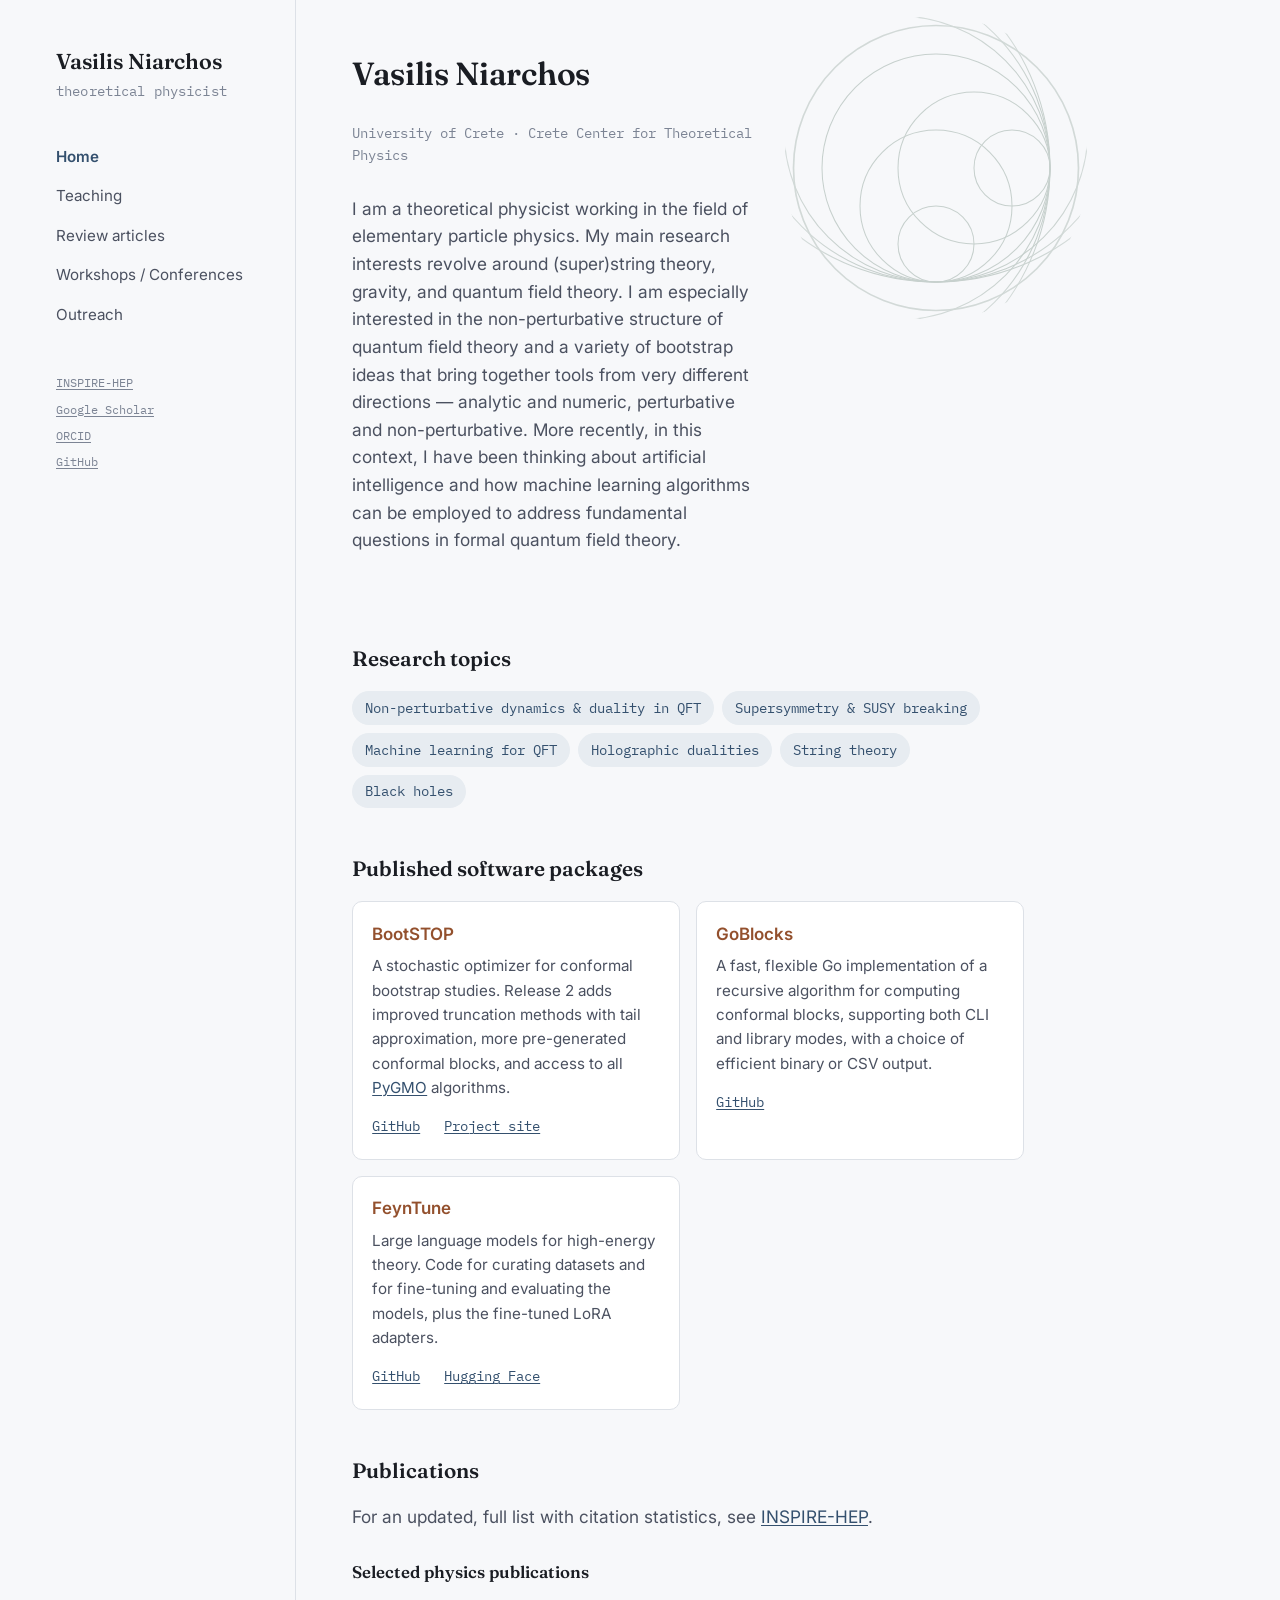
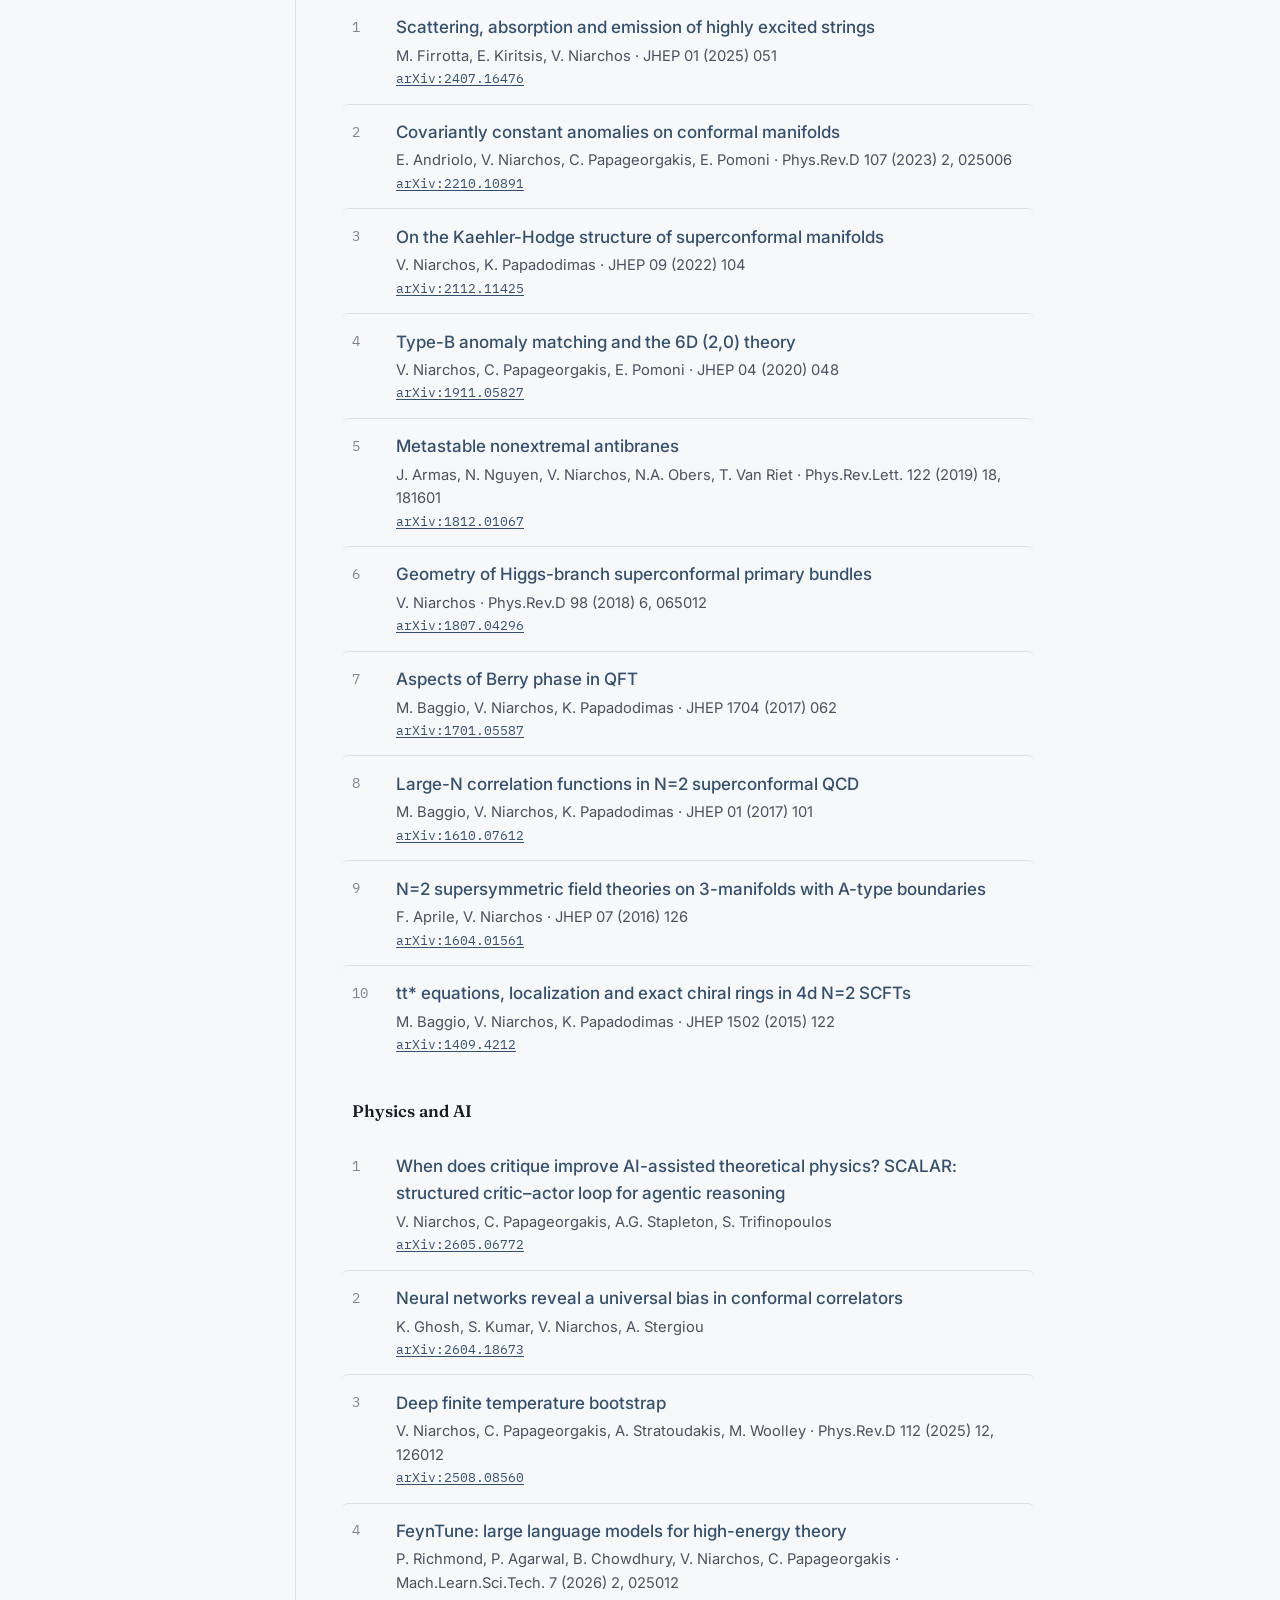
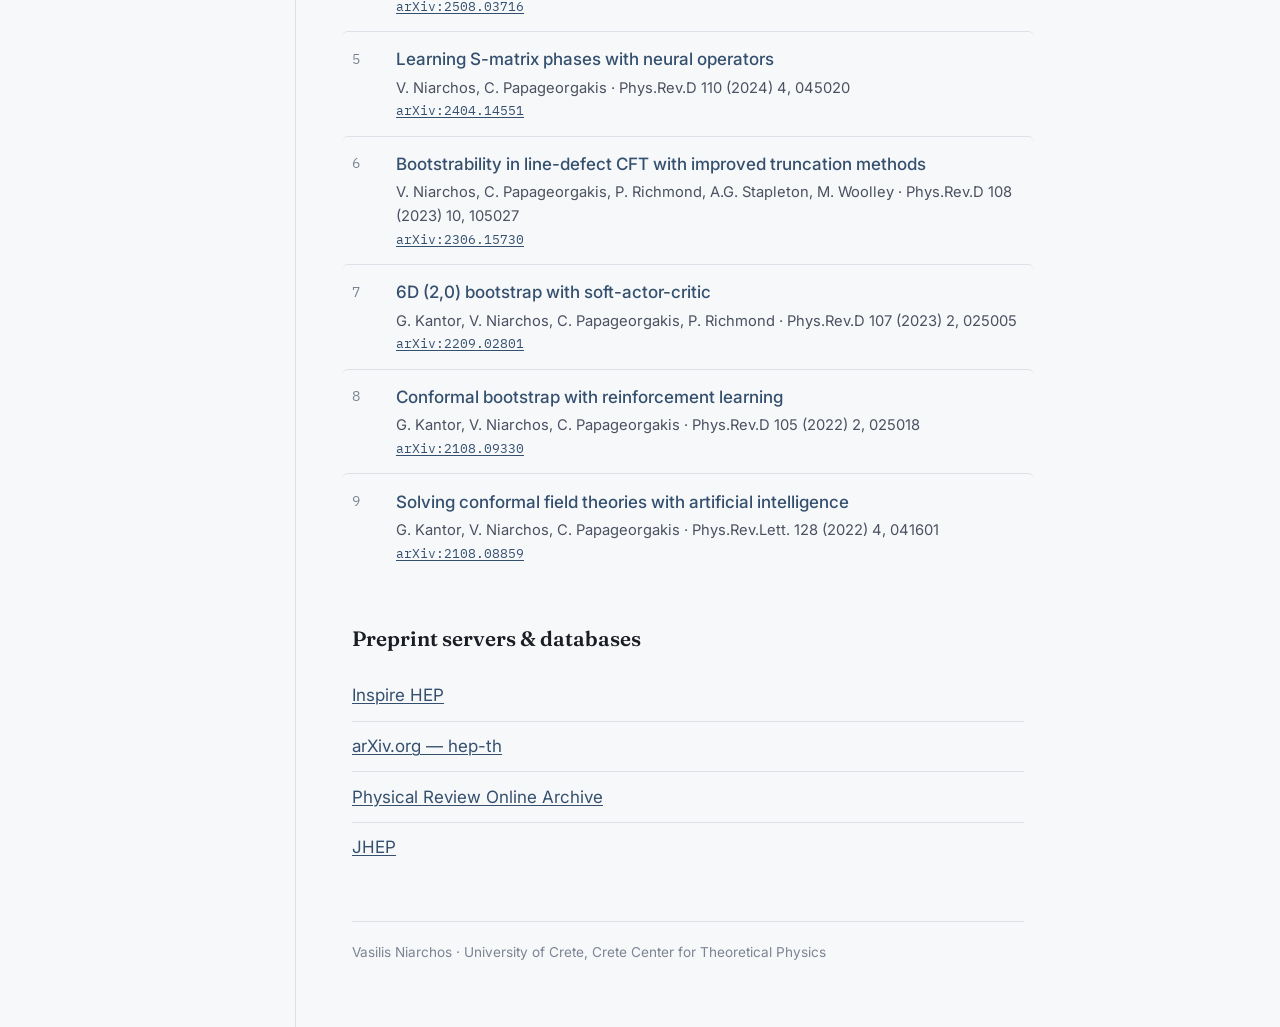
==== index.html @ 72f734d9 "Initial site: modernized personal academic homepage Rebuilds the Google Sites page (sites.google.com" ====
<!doctype html>
<html lang="en">
<head>
<meta charset="utf-8">
<meta name="viewport" content="width=device-width, initial-scale=1">
<title>Vasilis Niarchos</title>
<meta name="description" content="Vasilis Niarchos — theoretical physicist working on quantum field theory, string theory, the conformal bootstrap, and machine learning for physics.">
<link rel="preconnect" href="https://fonts.googleapis.com">
<link rel="preconnect" href="https://fonts.gstatic.com" crossorigin>
<link href="https://fonts.googleapis.com/css2?family=Fraunces:opsz,wght@9..144,500;9..144,600&family=Inter:wght@400;500;600&family=IBM+Plex+Mono:wght@400;500&display=swap" rel="stylesheet">
<link rel="stylesheet" href="style.css">
</head>
<body>
<div class="layout">

  <aside class="sidebar">
    <a class="site-name" href="index.html">Vasilis Niarchos</a>
    <span class="site-role">theoretical physicist</span>

    <nav class="nav" aria-label="Primary">
      <a href="index.html" aria-current="page">Home</a>
      <a href="teaching.html">Teaching</a>
      <a href="review-articles.html">Review articles</a>
      <a href="workshops-conferences.html">Workshops / Conferences</a>
      <a href="outreach.html">Outreach</a>
    </nav>

    <div class="sidebar-foot">
      <a href="https://inspirehep.net/literature?sort=mostrecent&size=25&page=1&q=find%20a%20v%20niarchos#with-citation-summary">INSPIRE-HEP</a>
      <a href="https://scholar.google.com/citations?&user=nqJIBb8AAAAJ">Google Scholar</a>
      <a href="https://orcid.org/0000-0002-3826-4314">ORCID</a>
      <a href="https://github.com/vniarchos">GitHub</a>
    </div>
  </aside>

  <main>
    <section class="hero">
      <div class="hero-text">
        <h1 class="page-title hero-title">Vasilis Niarchos</h1>
        <p class="hero-affiliation">University of Crete &middot; Crete Center for Theoretical Physics</p>
        <p class="lede">
          I am a theoretical physicist working in the field of elementary particle physics. My main
          research interests revolve around (super)string theory, gravity, and quantum field theory.
          I am especially interested in the non-perturbative structure of quantum field theory and a
          variety of bootstrap ideas that bring together tools from very different directions&nbsp;&mdash;
          analytic and numeric, perturbative and non-perturbative. More recently, in this context, I
          have been thinking about artificial intelligence and how machine learning algorithms can be
          employed to address fundamental questions in formal quantum field theory.
        </p>
      </div>

      <div class="hero-motif" aria-hidden="true">
        <svg viewBox="0 0 320 320" fill="none">
          <circle cx="40" cy="160" r="240" stroke="currentColor" stroke-width="1.1"/>
          <circle cx="80" cy="160" r="200" stroke="currentColor" stroke-width="1.1"/>
          <circle cx="120" cy="160" r="160" stroke="currentColor" stroke-width="1.1"/>
          <circle cx="160" cy="160" r="120" stroke="currentColor" stroke-width="1.1"/>
          <circle cx="200" cy="160" r="80" stroke="currentColor" stroke-width="1.1"/>
          <circle cx="240" cy="160" r="40" stroke="currentColor" stroke-width="1.1"/>
          <circle cx="160" cy="40" r="240" stroke="currentColor" stroke-width="1.1"/>
          <circle cx="160" cy="80" r="200" stroke="currentColor" stroke-width="1.1"/>
          <circle cx="160" cy="120" r="160" stroke="currentColor" stroke-width="1.1"/>
          <circle cx="160" cy="200" r="80" stroke="currentColor" stroke-width="1.1"/>
          <circle cx="160" cy="240" r="40" stroke="currentColor" stroke-width="1.1"/>
          <circle cx="160" cy="160" r="150" stroke="currentColor" stroke-width="1.8" opacity="0.95"/>
        </svg>
      </div>
    </section>

    <section class="block">
      <h2 class="section-title">Research topics</h2>
      <ul class="topics">
        <li>Non-perturbative dynamics &amp; duality in QFT</li>
        <li>Supersymmetry &amp; SUSY breaking</li>
        <li>Machine learning for QFT</li>
        <li>Holographic dualities</li>
        <li>String theory</li>
        <li>Black holes</li>
      </ul>
    </section>

    <section class="block">
      <h2 class="section-title">Published software packages</h2>

      <div class="project-grid">
        <div class="project">
          <div class="project-name">BootSTOP</div>
          <p class="project-desc">A stochastic optimizer for conformal bootstrap studies. Release 2 adds improved truncation methods with tail approximation, more pre-generated conformal blocks, and access to all <a href="https://github.com/esa/pygmo2">PyGMO</a> algorithms.</p>
          <div class="project-links">
            <a href="https://github.com/vniarchos/BootSTOP">GitHub</a>
            <a href="https://xand-stapleton.github.io/bootpages/">Project site</a>
          </div>
        </div>

        <div class="project">
          <div class="project-name">GoBlocks</div>
          <p class="project-desc">A fast, flexible Go implementation of a recursive algorithm for computing conformal blocks, supporting both CLI and library modes, with a choice of efficient binary or CSV output.</p>
          <div class="project-links">
            <a href="https://github.com/xand-stapleton/goblocks">GitHub</a>
          </div>
        </div>

        <div class="project">
          <div class="project-name">FeynTune</div>
          <p class="project-desc">Large language models for high-energy theory. Code for curating datasets and for fine-tuning and evaluating the models, plus the fine-tuned LoRA adapters.</p>
          <div class="project-links">
            <a href="https://github.com/Paul-Richmond/FeynTune">GitHub</a>
            <a href="https://huggingface.co/LLMsForHepth/models">Hugging Face</a>
          </div>
        </div>
      </div>
    </section>

    <section class="block">
      <h2 class="section-title">Publications</h2>
      <p class="lede" style="margin-bottom:1rem;">
        For an updated, full list with citation statistics, see
        <a href="https://inspirehep.net/literature?sort=mostrecent&size=25&page=1&q=find%20a%20v%20niarchos#with-citation-summary">INSPIRE-HEP</a>.
      </p>

      <h3 class="subsection-title">Selected physics publications</h3>
      <ol class="pubs">
        <li>
          <div>
            <div class="pub-title">Scattering, absorption and emission of highly excited strings</div>
            <div class="pub-meta">M. Firrotta, E. Kiritsis, V. Niarchos &middot; JHEP 01 (2025) 051</div>
            <div class="pub-tag"><a href="https://inspirehep.net/literature/2810421">arXiv:2407.16476</a></div>
          </div>
        </li>
        <li>
          <div>
            <div class="pub-title">Covariantly constant anomalies on conformal manifolds</div>
            <div class="pub-meta">E. Andriolo, V. Niarchos, C. Papageorgakis, E. Pomoni &middot; Phys.Rev.D 107 (2023) 2, 025006</div>
            <div class="pub-tag"><a href="https://arxiv.org/pdf/2210.10891.pdf">arXiv:2210.10891</a></div>
          </div>
        </li>
        <li>
          <div>
            <div class="pub-title">On the Kaehler-Hodge structure of superconformal manifolds</div>
            <div class="pub-meta">V. Niarchos, K. Papadodimas &middot; JHEP 09 (2022) 104</div>
            <div class="pub-tag"><a href="https://arxiv.org/pdf/2112.11425.pdf">arXiv:2112.11425</a></div>
          </div>
        </li>
        <li>
          <div>
            <div class="pub-title">Type-B anomaly matching and the 6D (2,0) theory</div>
            <div class="pub-meta">V. Niarchos, C. Papageorgakis, E. Pomoni &middot; JHEP 04 (2020) 048</div>
            <div class="pub-tag"><a href="https://arxiv.org/pdf/1911.05827">arXiv:1911.05827</a></div>
          </div>
        </li>
        <li>
          <div>
            <div class="pub-title">Metastable nonextremal antibranes</div>
            <div class="pub-meta">J. Armas, N. Nguyen, V. Niarchos, N.A. Obers, T. Van Riet &middot; Phys.Rev.Lett. 122 (2019) 18, 181601</div>
            <div class="pub-tag"><a href="https://arxiv.org/pdf/1812.01067.pdf">arXiv:1812.01067</a></div>
          </div>
        </li>
        <li>
          <div>
            <div class="pub-title">Geometry of Higgs-branch superconformal primary bundles</div>
            <div class="pub-meta">V. Niarchos &middot; Phys.Rev.D 98 (2018) 6, 065012</div>
            <div class="pub-tag"><a href="https://arxiv.org/pdf/1807.04296.pdf">arXiv:1807.04296</a></div>
          </div>
        </li>
        <li>
          <div>
            <div class="pub-title">Aspects of Berry phase in QFT</div>
            <div class="pub-meta">M. Baggio, V. Niarchos, K. Papadodimas &middot; JHEP 1704 (2017) 062</div>
            <div class="pub-tag"><a href="https://arxiv.org/pdf/1701.05587.pdf">arXiv:1701.05587</a></div>
          </div>
        </li>
        <li>
          <div>
            <div class="pub-title">Large-N correlation functions in N=2 superconformal QCD</div>
            <div class="pub-meta">M. Baggio, V. Niarchos, K. Papadodimas &middot; JHEP 01 (2017) 101</div>
            <div class="pub-tag"><a href="https://arxiv.org/pdf/1610.07612">arXiv:1610.07612</a></div>
          </div>
        </li>
        <li>
          <div>
            <div class="pub-title">N=2 supersymmetric field theories on 3-manifolds with A-type boundaries</div>
            <div class="pub-meta">F. Aprile, V. Niarchos &middot; JHEP 07 (2016) 126</div>
            <div class="pub-tag"><a href="https://arxiv.org/pdf/1604.01561">arXiv:1604.01561</a></div>
          </div>
        </li>
        <li>
          <div>
            <div class="pub-title">tt* equations, localization and exact chiral rings in 4d N=2 SCFTs</div>
            <div class="pub-meta">M. Baggio, V. Niarchos, K. Papadodimas &middot; JHEP 1502 (2015) 122</div>
            <div class="pub-tag"><a href="http://arxiv.org/abs/arXiv:1409.4212">arXiv:1409.4212</a></div>
          </div>
        </li>
      </ol>

      <h3 class="subsection-title">Physics and AI</h3>
      <ol class="pubs">
        <li>
          <div>
            <div class="pub-title">When does critique improve AI-assisted theoretical physics? SCALAR: structured critic&ndash;actor loop for agentic reasoning</div>
            <div class="pub-meta">V. Niarchos, C. Papageorgakis, A.G. Stapleton, S. Trifinopoulos</div>
            <div class="pub-tag"><a href="https://arxiv.org/pdf/2605.06772">arXiv:2605.06772</a></div>
          </div>
        </li>
        <li>
          <div>
            <div class="pub-title">Neural networks reveal a universal bias in conformal correlators</div>
            <div class="pub-meta">K. Ghosh, S. Kumar, V. Niarchos, A. Stergiou</div>
            <div class="pub-tag"><a href="https://arxiv.org/pdf/2604.18673">arXiv:2604.18673</a></div>
          </div>
        </li>
        <li>
          <div>
            <div class="pub-title">Deep finite temperature bootstrap</div>
            <div class="pub-meta">V. Niarchos, C. Papageorgakis, A. Stratoudakis, M. Woolley &middot; Phys.Rev.D 112 (2025) 12, 126012</div>
            <div class="pub-tag"><a href="https://arxiv.org/pdf/2508.08560">arXiv:2508.08560</a></div>
          </div>
        </li>
        <li>
          <div>
            <div class="pub-title">FeynTune: large language models for high-energy theory</div>
            <div class="pub-meta">P. Richmond, P. Agarwal, B. Chowdhury, V. Niarchos, C. Papageorgakis &middot; Mach.Learn.Sci.Tech. 7 (2026) 2, 025012</div>
            <div class="pub-tag"><a href="https://arxiv.org/pdf/2508.03716">arXiv:2508.03716</a></div>
          </div>
        </li>
        <li>
          <div>
            <div class="pub-title">Learning S-matrix phases with neural operators</div>
            <div class="pub-meta">V. Niarchos, C. Papageorgakis &middot; Phys.Rev.D 110 (2024) 4, 045020</div>
            <div class="pub-tag"><a href="https://arxiv.org/pdf/2404.14551">arXiv:2404.14551</a></div>
          </div>
        </li>
        <li>
          <div>
            <div class="pub-title">Bootstrability in line-defect CFT with improved truncation methods</div>
            <div class="pub-meta">V. Niarchos, C. Papageorgakis, P. Richmond, A.G. Stapleton, M. Woolley &middot; Phys.Rev.D 108 (2023) 10, 105027</div>
            <div class="pub-tag"><a href="https://arxiv.org/pdf/2306.15730">arXiv:2306.15730</a></div>
          </div>
        </li>
        <li>
          <div>
            <div class="pub-title">6D (2,0) bootstrap with soft-actor-critic</div>
            <div class="pub-meta">G. Kantor, V. Niarchos, C. Papageorgakis, P. Richmond &middot; Phys.Rev.D 107 (2023) 2, 025005</div>
            <div class="pub-tag"><a href="https://arxiv.org/pdf/2209.02801.pdf">arXiv:2209.02801</a></div>
          </div>
        </li>
        <li>
          <div>
            <div class="pub-title">Conformal bootstrap with reinforcement learning</div>
            <div class="pub-meta">G. Kantor, V. Niarchos, C. Papageorgakis &middot; Phys.Rev.D 105 (2022) 2, 025018</div>
            <div class="pub-tag"><a href="https://arxiv.org/pdf/2108.09330.pdf">arXiv:2108.09330</a></div>
          </div>
        </li>
        <li>
          <div>
            <div class="pub-title">Solving conformal field theories with artificial intelligence</div>
            <div class="pub-meta">G. Kantor, V. Niarchos, C. Papageorgakis &middot; Phys.Rev.Lett. 128 (2022) 4, 041601</div>
            <div class="pub-tag"><a href="https://arxiv.org/pdf/2108.08859.pdf">arXiv:2108.08859</a></div>
          </div>
        </li>
      </ol>
    </section>

    <section class="block">
      <h2 class="section-title">Preprint servers &amp; databases</h2>
      <ul class="entries">
        <li><a href="https://inspirehep.net/?ln=en">Inspire HEP</a></li>
        <li><a href="http://arxiv.org/archive/hep-th">arXiv.org &mdash; hep-th</a></li>
        <li><a href="http://prola.aps.org/">Physical Review Online Archive</a></li>
        <li><a href="http://jhep.sissa.it/jhep/">JHEP</a></li>
      </ul>
    </section>

    <footer class="page-foot">
      Vasilis Niarchos &middot; University of Crete, Crete Center for Theoretical Physics
    </footer>
  </main>
</div>
</body>
</html>
---- style.css ----
/* ============================================================
   Vasilis Niarchos — academic homepage
   Design tokens
   -------------------------------------------------------------
   paper      #F7F8FA  cool near-white background
   ink        #1A1D23  primary text
   ink-soft   #4B5160  secondary text / meta
   rule       #DDE1E7  hairline dividers
   accent     #34506E  steel blue — links, active nav, publication titles
   accent-2   #4C6B5B  muted teal — signature motif + section eyebrows only
   accent-3   #93502D  warm rust — project/software names (nod to the old
                        site's color-coded text: names, titles, links each
                        got their own hue)
   ============================================================ */

:root {
  --paper: #F7F8FA;
  --paper-raised: #FFFFFF;
  --ink: #1A1D23;
  --ink-soft: #4B5160;
  --ink-faint: #7C8494;
  --rule: #DDE1E7;
  --accent: #34506E;
  --accent-soft: #E7ECF1;
  --accent-2: #4C6B5B;
  --accent-3: #93502D;
  --accent-3-soft: #F1E6DE;
  --measure: 42rem;
  --font-display: "Fraunces", "Iowan Old Style", Georgia, serif;
  --font-body: "Inter", -apple-system, BlinkMacSystemFont, "Segoe UI", sans-serif;
  --font-mono: "IBM Plex Mono", ui-monospace, SFMono-Regular, Menlo, monospace;
}

* { box-sizing: border-box; }

html { scroll-behavior: smooth; }

@media (prefers-reduced-motion: reduce) {
  html { scroll-behavior: auto; }
  * { animation-duration: 0.01ms !important; transition-duration: 0.01ms !important; }
}

body {
  margin: 0;
  background: var(--paper);
  color: var(--ink);
  font-family: var(--font-body);
  font-size: 17px;
  line-height: 1.6;
  -webkit-font-smoothing: antialiased;
}

a {
  color: var(--accent);
  text-decoration-thickness: 1px;
  text-underline-offset: 2px;
}
a:hover { color: var(--accent-2); }

a:focus-visible,
button:focus-visible {
  outline: 2px solid var(--accent);
  outline-offset: 3px;
  border-radius: 2px;
}

.layout {
  max-width: 76rem;
  margin: 0 auto;
  padding: 0 1.5rem;
  display: grid;
  grid-template-columns: 15rem minmax(0, 1fr);
  gap: 3.5rem;
  min-height: 100vh;
}

@media (max-width: 860px) {
  .layout {
    grid-template-columns: 1fr;
    gap: 0;
  }
}

/* ---------- Sidebar ---------- */

.sidebar {
  padding: 3rem 0 2rem;
  border-right: 1px solid var(--rule);
}

@media (max-width: 860px) {
  .sidebar {
    border-right: none;
    border-bottom: 1px solid var(--rule);
    padding: 2rem 0 1.5rem;
  }
}

.mark {
  display: block;
  margin-bottom: 1.75rem;
  color: var(--accent-2);
}

.site-name {
  font-family: var(--font-display);
  font-size: 1.35rem;
  font-weight: 600;
  line-height: 1.25;
  color: var(--ink);
  text-decoration: none;
  display: block;
}
.site-name:hover { color: var(--ink); }

.site-role {
  display: block;
  margin-top: 0.35rem;
  font-size: 0.85rem;
  color: var(--ink-faint);
  font-family: var(--font-mono);
  letter-spacing: 0.01em;
}

.nav {
  margin-top: 2.25rem;
  display: flex;
  flex-direction: column;
  gap: 0.15rem;
}

@media (max-width: 860px) {
  .nav {
    margin-top: 1.25rem;
    flex-direction: row;
    flex-wrap: wrap;
    gap: 0.25rem 1rem;
  }
}

.nav a {
  color: var(--ink-soft);
  text-decoration: none;
  font-size: 0.95rem;
  padding: 0.4rem 0.6rem;
  margin-left: -0.6rem;
  border-radius: 4px;
  transition: background 0.15s ease, color 0.15s ease;
}
.nav a:hover { background: var(--accent-soft); color: var(--ink); }
.nav a[aria-current="page"] {
  color: var(--accent);
  font-weight: 600;
}

.sidebar-foot {
  margin-top: 2.5rem;
  font-family: var(--font-mono);
  font-size: 0.78rem;
  color: var(--ink-faint);
  display: flex;
  flex-direction: column;
  gap: 0.4rem;
}
.sidebar-foot a { color: var(--ink-faint); }
.sidebar-foot a:hover { color: var(--accent); }

@media (max-width: 860px) { .sidebar-foot { display: none; } }

/* ---------- Main content ---------- */

main {
  padding: 3rem 0 4rem;
  max-width: var(--measure);
}

@media (max-width: 860px) { main { padding: 2rem 0 3rem; } }

h1.page-title {
  font-family: var(--font-display);
  font-size: 2rem;
  font-weight: 600;
  letter-spacing: -0.01em;
  margin: 0 0 1.5rem;
}

/* ---------- Hero (home page) ---------- */

.hero {
  position: relative;
  display: grid;
  grid-template-columns: minmax(0, 1fr) 15rem;
  align-items: start;
  gap: 1rem;
  margin-bottom: 3rem;
  isolation: isolate;
}

@media (max-width: 860px) {
  .hero { grid-template-columns: 1fr; }
}

.hero-text { min-width: 0; }

.hero-title {
  font-size: 2.6rem;
  margin-bottom: 0.4rem;
  animation: rise 0.5s ease both;
}

.hero-affiliation {
  font-family: var(--font-mono);
  font-size: 0.85rem;
  color: var(--ink-faint);
  margin: 0 0 1.75rem;
}

.hero-motif {
  position: relative;
  width: 19rem;
  height: 19rem;
  margin: -2rem -3rem 0 0;
  color: var(--accent-2);
  opacity: 0.48;
  overflow: hidden;
  border-radius: 50%;
  mask-image: radial-gradient(circle, #000 58%, transparent 100%);
  animation: fade-in 0.9s ease both;
}
.hero-motif svg { width: 100%; height: 100%; }

@media (max-width: 860px) {
  .hero-motif {
    position: absolute;
    right: -3rem;
    top: -1rem;
    width: 11rem;
    height: 11rem;
    margin: 0;
    opacity: 0.22;
    z-index: -1;
  }
}

@keyframes rise {
  from { opacity: 0; transform: translateY(6px); }
  to { opacity: 1; transform: translateY(0); }
}
@keyframes fade-in {
  from { opacity: 0; }
  to { opacity: 0.28; }
}

.lede {
  font-size: 1.08rem;
  color: var(--ink-soft);
  margin: 0 0 2.5rem;
}

.eyebrow {
  font-family: var(--font-mono);
  font-size: 0.78rem;
  text-transform: uppercase;
  letter-spacing: 0.08em;
  color: var(--accent-2);
  margin: 0 0 0.6rem;
}

section.block { margin-bottom: 2.75rem; }

h2.section-title {
  font-family: var(--font-display);
  font-size: 1.3rem;
  font-weight: 600;
  margin: 0 0 1rem;
}

h3.subsection-title {
  font-family: var(--font-display);
  font-size: 1.05rem;
  font-weight: 600;
  margin: 1.75rem 0 0.9rem;
  color: var(--ink);
}

p { margin: 0 0 1rem; }

ul.plain, ol.plain {
  list-style: none;
  margin: 0;
  padding: 0;
}

/* research topics tag list */
.topics {
  display: flex;
  flex-wrap: wrap;
  gap: 0.5rem;
  margin: 0 0 0.5rem;
  padding: 0;
  list-style: none;
}
.topics li {
  font-size: 0.86rem;
  font-family: var(--font-mono);
  color: var(--accent);
  background: var(--accent-soft);
  border: 1px solid transparent;
  border-radius: 999px;
  padding: 0.3rem 0.75rem;
  transition: border-color 0.15s ease;
}
.topics li:hover { border-color: var(--accent); }

/* project cards */
.project-grid {
  display: grid;
  grid-template-columns: repeat(auto-fit, minmax(15.5rem, 1fr));
  gap: 1rem;
}

.project {
  padding: 1.15rem 1.2rem 1.3rem;
  border: 1px solid var(--rule);
  border-radius: 10px;
  background: var(--paper-raised);
  transition: transform 0.15s ease, box-shadow 0.15s ease, border-color 0.15s ease;
}
.project:hover {
  transform: translateY(-2px);
  border-color: var(--accent);
  box-shadow: 0 6px 18px -12px rgba(26, 29, 35, 0.35);
}
.project-name { font-weight: 600; color: var(--accent-3); }
.project-desc { color: var(--ink-soft); font-size: 0.95rem; margin-top: 0.4rem; }
.project-links { margin-top: 0.7rem; font-size: 0.85rem; font-family: var(--font-mono); }
.project-links a { margin-right: 1rem; }

/* publications */
ol.pubs { counter-reset: pub; padding: 0; margin: 0; list-style: none; }
ol.pubs li {
  counter-increment: pub;
  display: grid;
  grid-template-columns: 2rem 1fr;
  gap: 0.75rem;
  padding: 0.9rem 0.6rem;
  margin: 0 -0.6rem;
  border-top: 1px solid var(--rule);
  border-radius: 6px;
  transition: background 0.15s ease;
}
ol.pubs li:first-child { border-top: none; }
ol.pubs li:hover { background: var(--accent-soft); }
ol.pubs li::before {
  content: counter(pub);
  font-family: var(--font-mono);
  color: var(--ink-faint);
  font-size: 0.85rem;
  padding-top: 0.15rem;
}
.pub-title { font-weight: 500; color: var(--accent); }
.pub-meta { color: var(--ink-soft); font-size: 0.92rem; margin-top: 0.2rem; }
.pub-tag {
  font-family: var(--font-mono);
  font-size: 0.82rem;
  color: var(--accent);
}

/* simple lists (teaching, outreach, workshops) */
ul.entries { list-style: none; margin: 0; padding: 0; }
ul.entries li {
  padding: 0.7rem 0;
  border-top: 1px solid var(--rule);
}
ul.entries li:first-child { border-top: none; }
ul.entries li.nested { padding-left: 1rem; font-size: 0.95rem; }

.note {
  font-size: 0.9rem;
  color: var(--ink-faint);
  border-left: 2px solid var(--rule);
  padding-left: 0.85rem;
  margin-top: 0.5rem;
}

footer.page-foot {
  margin-top: 3rem;
  padding-top: 1.25rem;
  border-top: 1px solid var(--rule);
  font-size: 0.85rem;
  color: var(--ink-faint);
}
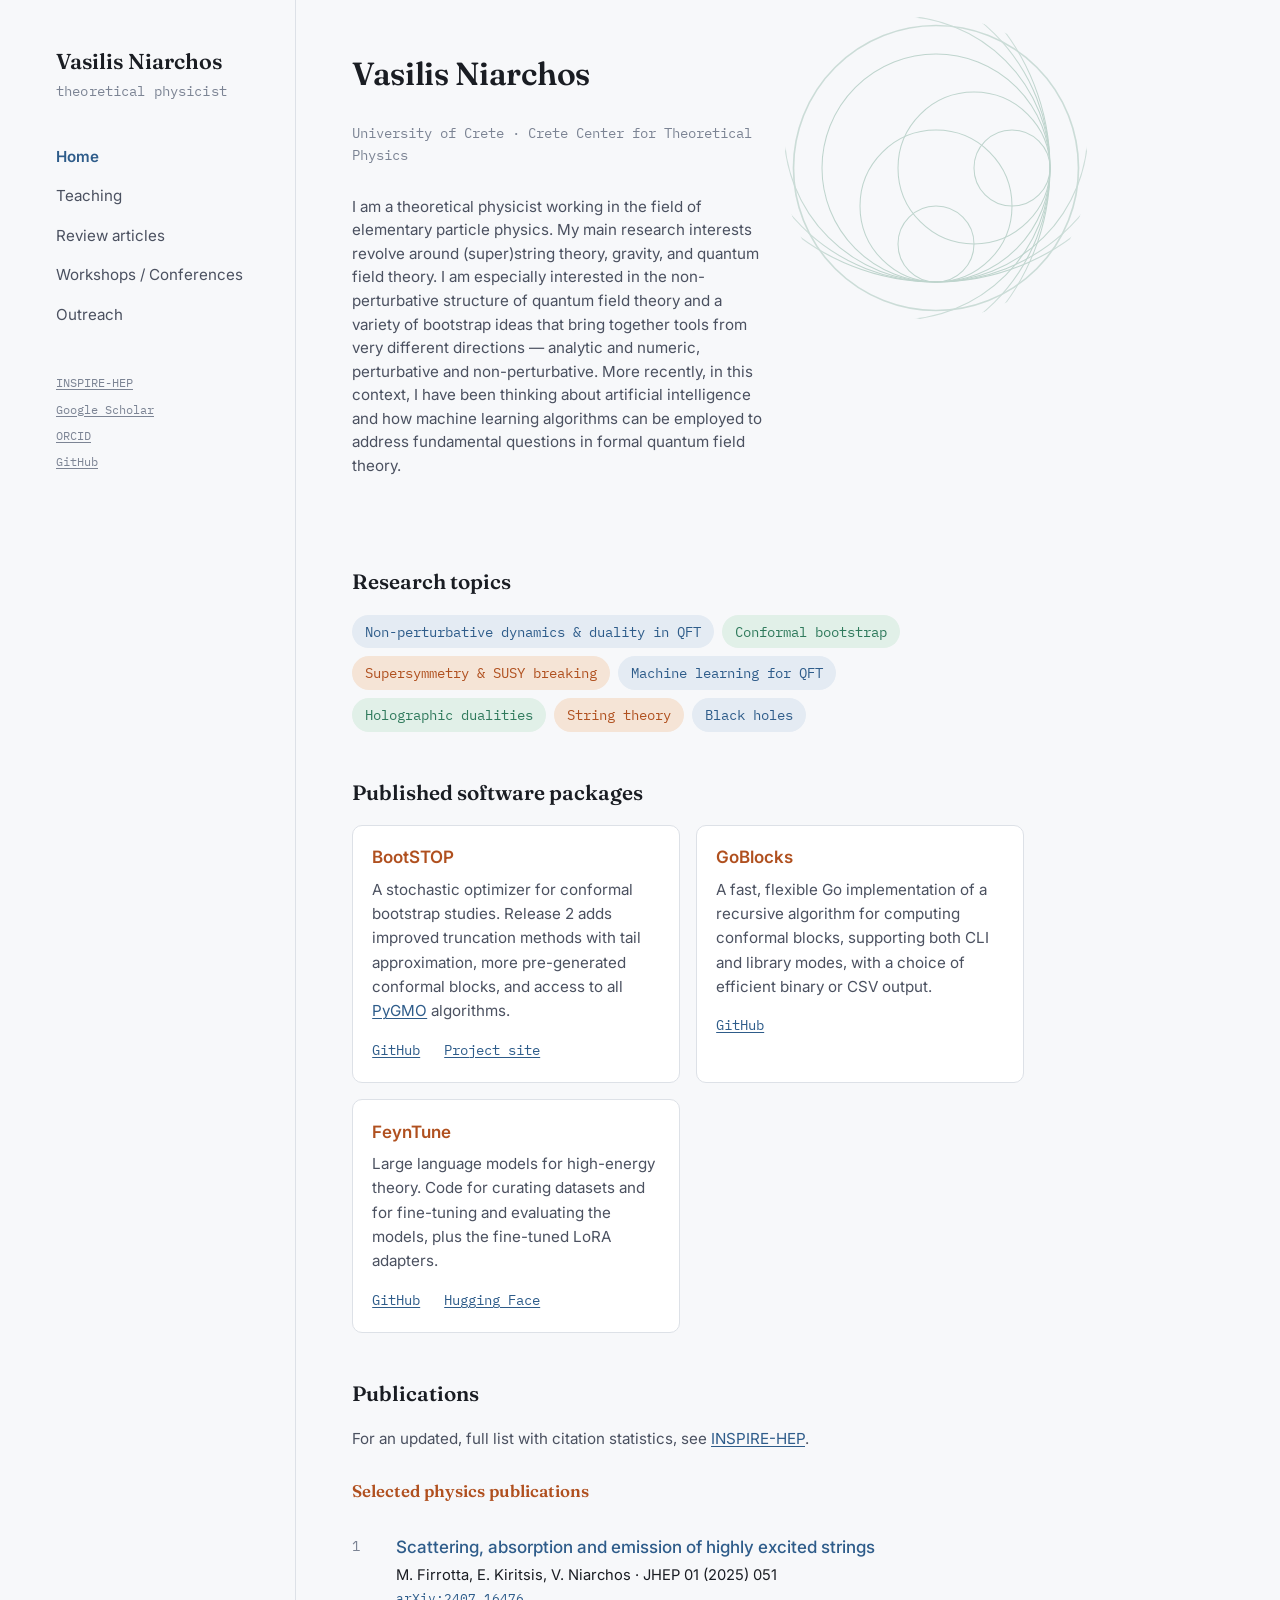
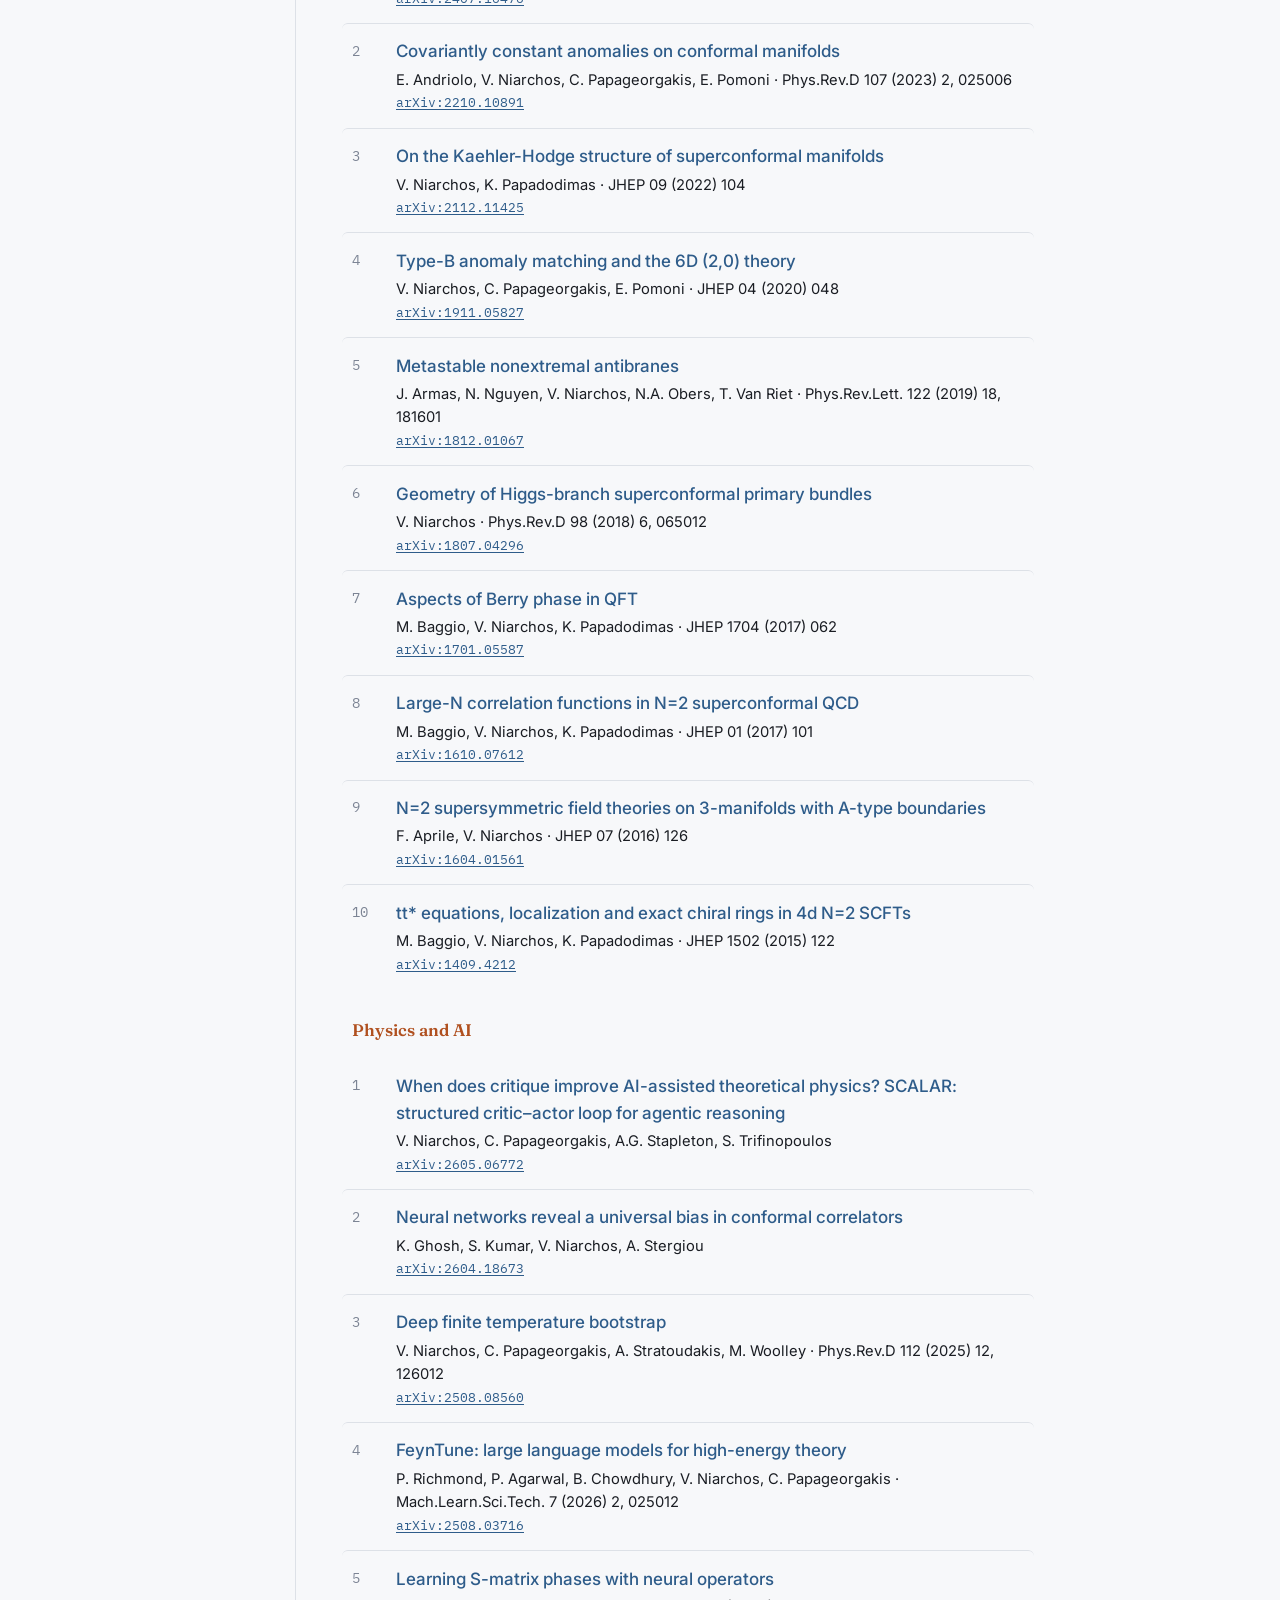
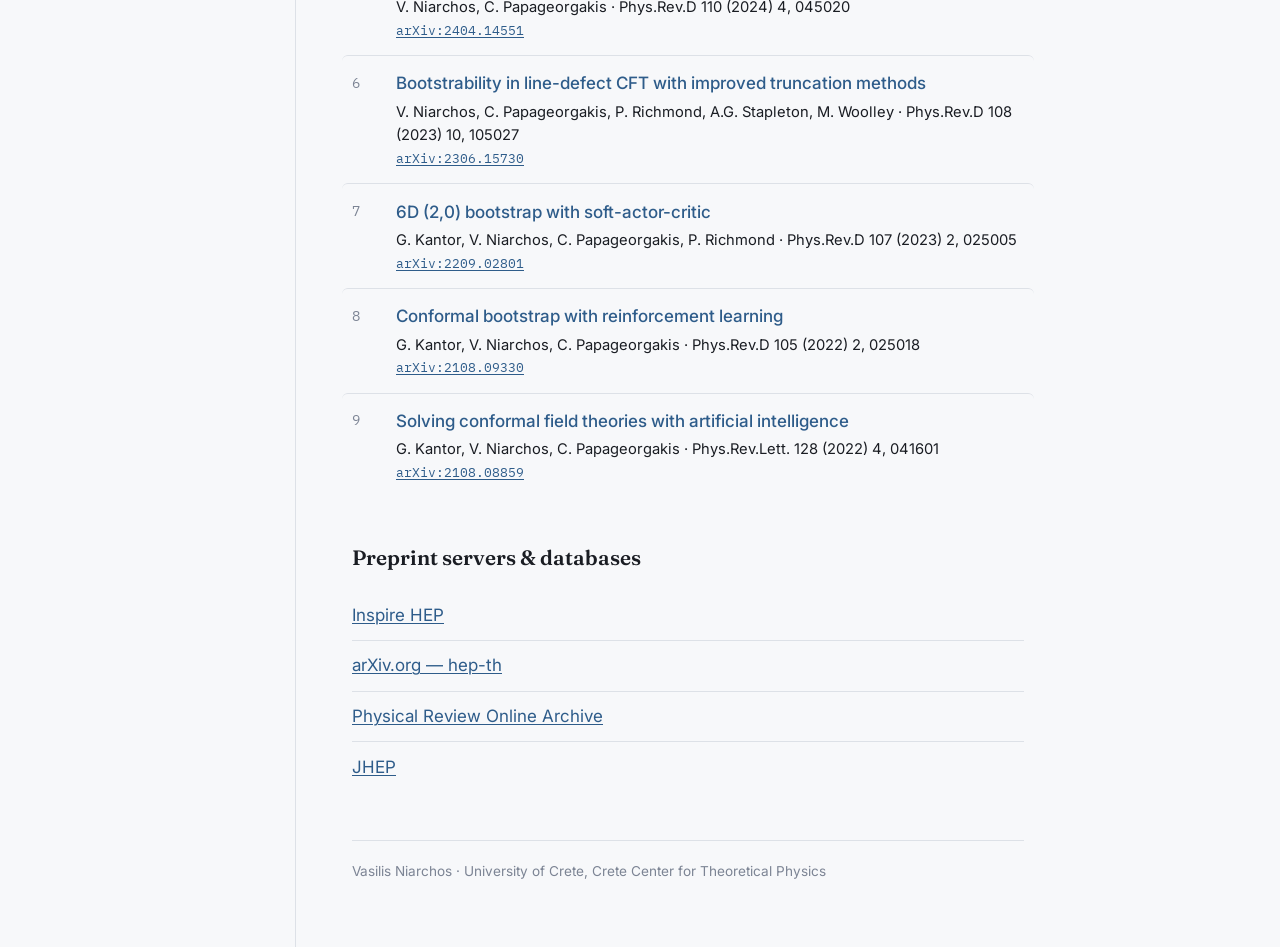
==== commit ebd87c8f: "Add Conformal bootstrap to research topics" ====
--- a/index.html
+++ b/index.html
@@ -71,6 +71,7 @@
       <h2 class="section-title">Research topics</h2>
       <ul class="topics">
         <li>Non-perturbative dynamics &amp; duality in QFT</li>
+        <li>Conformal bootstrap</li>
         <li>Supersymmetry &amp; SUSY breaking</li>
         <li>Machine learning for QFT</li>
         <li>Holographic dualities</li>
--- a/style.css
+++ b/style.css
@@ -6,11 +6,12 @@
    ink        #1A1D23  primary text
    ink-soft   #4B5160  secondary text / meta
    rule       #DDE1E7  hairline dividers
-   accent     #34506E  steel blue — links, active nav, publication titles
-   accent-2   #4C6B5B  muted teal — signature motif + section eyebrows only
-   accent-3   #93502D  warm rust — project/software names (nod to the old
-                        site's color-coded text: names, titles, links each
-                        got their own hue)
+   accent     #2E5C8A  blue — links, active nav, publication titles
+   accent-2   #2F7A5C  green — signature motif + section eyebrows
+   accent-3   #B0501F  rust/orange — project names + subsection titles
+   (nod to the old site's color-coded text: names, titles, and links
+   each got their own hue there — blue titles, maroon names, orange
+   links, green asides)
    ============================================================ */
 
 :root {
@@ -20,11 +21,12 @@
   --ink-soft: #4B5160;
   --ink-faint: #7C8494;
   --rule: #DDE1E7;
-  --accent: #34506E;
-  --accent-soft: #E7ECF1;
-  --accent-2: #4C6B5B;
-  --accent-3: #93502D;
-  --accent-3-soft: #F1E6DE;
+  --accent: #2E5C8A;
+  --accent-soft: #E4EBF3;
+  --accent-2: #2F7A5C;
+  --accent-2-soft: #E1F0E8;
+  --accent-3: #B0501F;
+  --accent-3-soft: #F5E4D6;
   --measure: 42rem;
   --font-display: "Fraunces", "Iowan Old Style", Georgia, serif;
   --font-body: "Inter", -apple-system, BlinkMacSystemFont, "Segoe UI", sans-serif;
@@ -252,7 +254,8 @@
 }
 
 .lede {
-  font-size: 1.08rem;
+  font-size: 0.95rem;
+  line-height: 1.55;
   color: var(--ink-soft);
   margin: 0 0 2.5rem;
 }
@@ -280,7 +283,7 @@
   font-size: 1.05rem;
   font-weight: 600;
   margin: 1.75rem 0 0.9rem;
-  color: var(--ink);
+  color: var(--accent-3);
 }
 
 p { margin: 0 0 1rem; }
@@ -310,7 +313,9 @@
   padding: 0.3rem 0.75rem;
   transition: border-color 0.15s ease;
 }
-.topics li:hover { border-color: var(--accent); }
+.topics li:nth-child(3n+2) { color: var(--accent-2); background: var(--accent-2-soft); }
+.topics li:nth-child(3n+3) { color: var(--accent-3); background: var(--accent-3-soft); }
+.topics li:hover { border-color: currentColor; }
 
 /* project cards */
 .project-grid {
@@ -359,7 +364,7 @@
   padding-top: 0.15rem;
 }
 .pub-title { font-weight: 500; color: var(--accent); }
-.pub-meta { color: var(--ink-soft); font-size: 0.92rem; margin-top: 0.2rem; }
+.pub-meta { color: var(--ink); font-size: 0.92rem; margin-top: 0.2rem; }
 .pub-tag {
   font-family: var(--font-mono);
   font-size: 0.82rem;
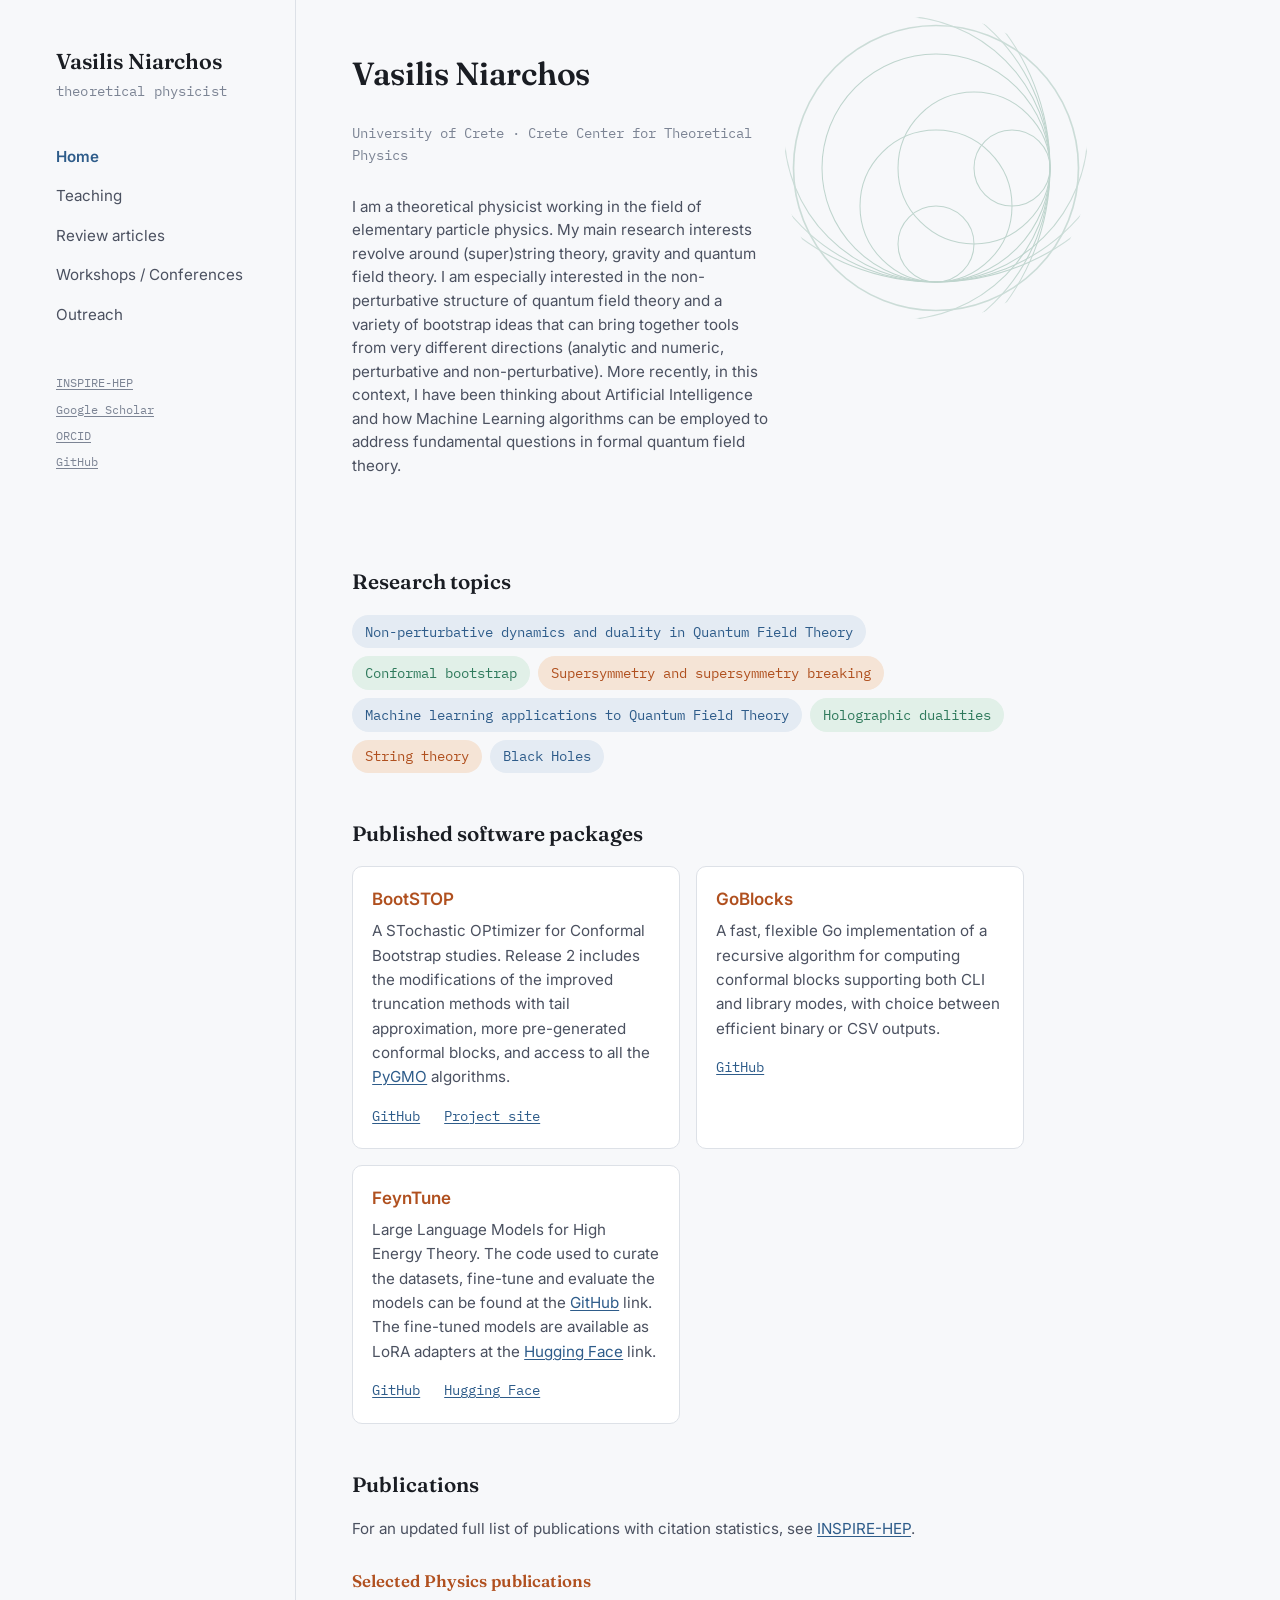
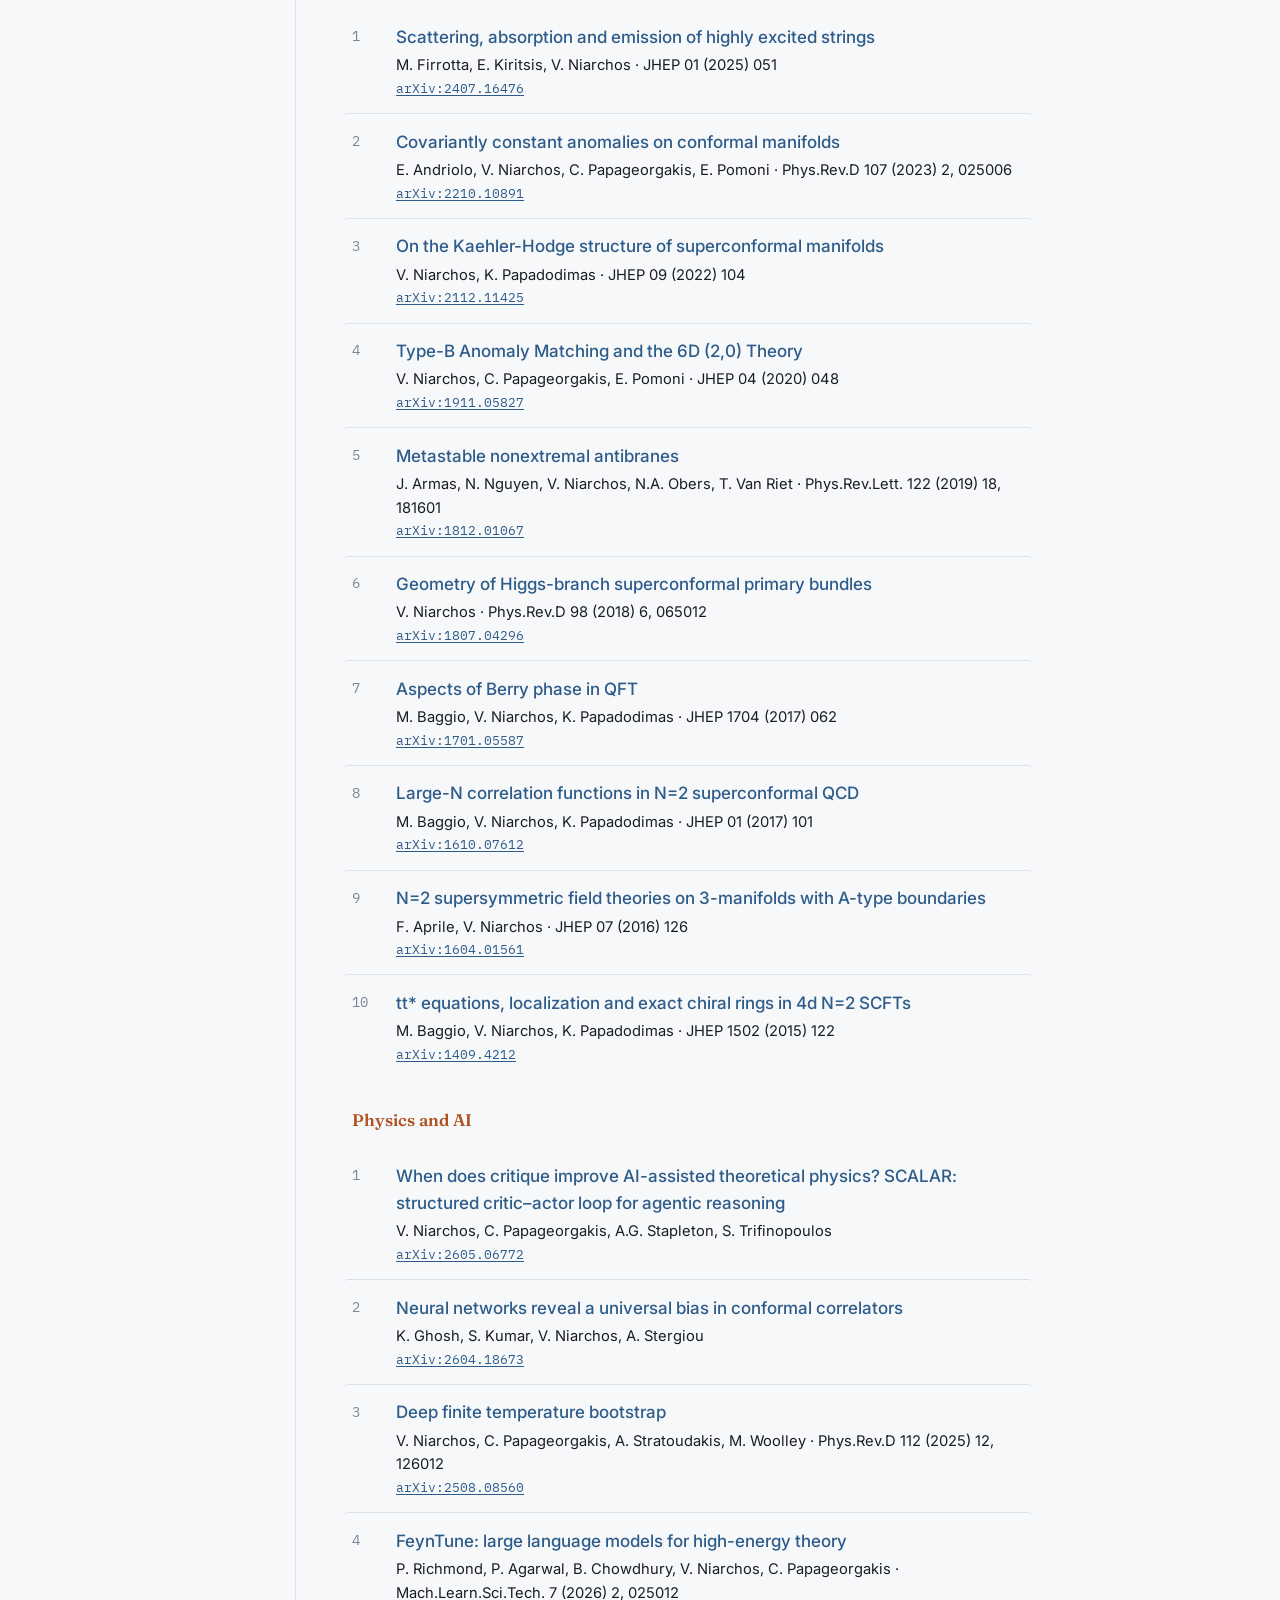
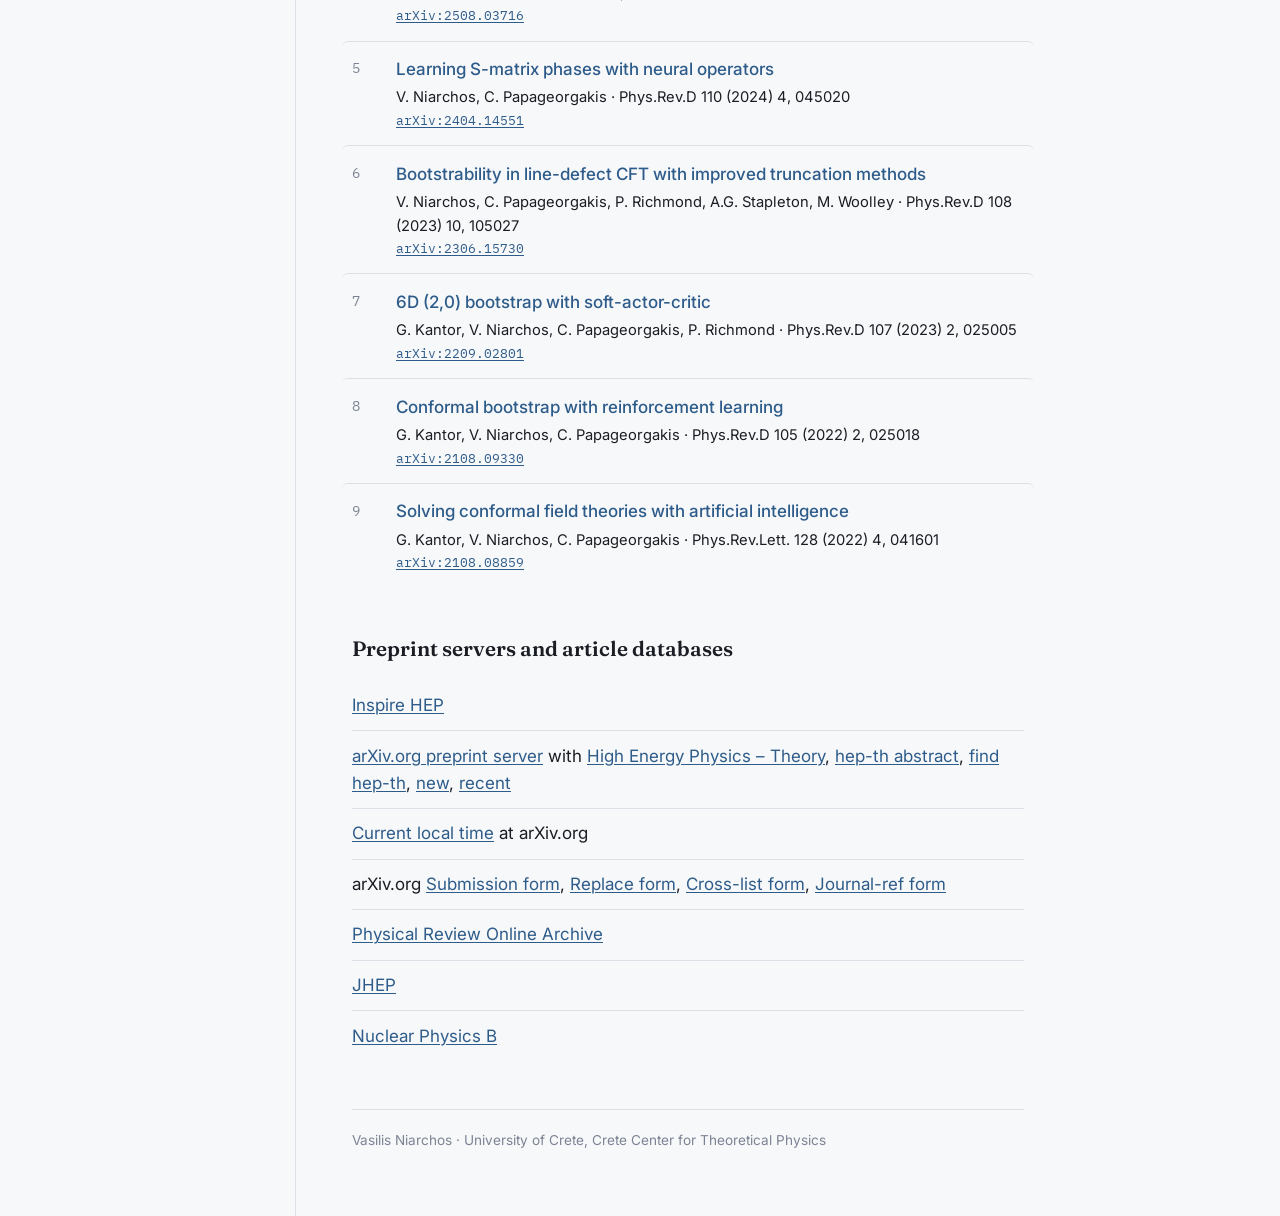
==== commit 50dd9957: "Restore faithful text from the original Google Sites homepage - Hero paragraph: restored dropped wor" ====
--- a/index.html
+++ b/index.html
@@ -40,11 +40,11 @@
         <p class="hero-affiliation">University of Crete &middot; Crete Center for Theoretical Physics</p>
         <p class="lede">
           I am a theoretical physicist working in the field of elementary particle physics. My main
-          research interests revolve around (super)string theory, gravity, and quantum field theory.
+          research interests revolve around (super)string theory, gravity and quantum field theory.
           I am especially interested in the non-perturbative structure of quantum field theory and a
-          variety of bootstrap ideas that bring together tools from very different directions&nbsp;&mdash;
-          analytic and numeric, perturbative and non-perturbative. More recently, in this context, I
-          have been thinking about artificial intelligence and how machine learning algorithms can be
+          variety of bootstrap ideas that can bring together tools from very different directions
+          (analytic and numeric, perturbative and non-perturbative). More recently, in this context, I
+          have been thinking about Artificial Intelligence and how Machine Learning algorithms can be
           employed to address fundamental questions in formal quantum field theory.
         </p>
       </div>
@@ -70,13 +70,13 @@
     <section class="block">
       <h2 class="section-title">Research topics</h2>
       <ul class="topics">
-        <li>Non-perturbative dynamics &amp; duality in QFT</li>
+        <li>Non-perturbative dynamics and duality in Quantum Field Theory</li>
         <li>Conformal bootstrap</li>
-        <li>Supersymmetry &amp; SUSY breaking</li>
-        <li>Machine learning for QFT</li>
+        <li>Supersymmetry and supersymmetry breaking</li>
+        <li>Machine learning applications to Quantum Field Theory</li>
         <li>Holographic dualities</li>
         <li>String theory</li>
-        <li>Black holes</li>
+        <li>Black Holes</li>
       </ul>
     </section>
 
@@ -86,7 +86,7 @@
       <div class="project-grid">
         <div class="project">
           <div class="project-name">BootSTOP</div>
-          <p class="project-desc">A stochastic optimizer for conformal bootstrap studies. Release 2 adds improved truncation methods with tail approximation, more pre-generated conformal blocks, and access to all <a href="https://github.com/esa/pygmo2">PyGMO</a> algorithms.</p>
+          <p class="project-desc">A STochastic OPtimizer for Conformal Bootstrap studies. Release 2 includes the modifications of the improved truncation methods with tail approximation, more pre-generated conformal blocks, and access to all the <a href="https://github.com/esa/pygmo2">PyGMO</a> algorithms.</p>
           <div class="project-links">
             <a href="https://github.com/vniarchos/BootSTOP">GitHub</a>
             <a href="https://xand-stapleton.github.io/bootpages/">Project site</a>
@@ -95,7 +95,7 @@
 
         <div class="project">
           <div class="project-name">GoBlocks</div>
-          <p class="project-desc">A fast, flexible Go implementation of a recursive algorithm for computing conformal blocks, supporting both CLI and library modes, with a choice of efficient binary or CSV output.</p>
+          <p class="project-desc">A fast, flexible Go implementation of a recursive algorithm for computing conformal blocks supporting both CLI and library modes, with choice between efficient binary or CSV outputs.</p>
           <div class="project-links">
             <a href="https://github.com/xand-stapleton/goblocks">GitHub</a>
           </div>
@@ -103,7 +103,7 @@
 
         <div class="project">
           <div class="project-name">FeynTune</div>
-          <p class="project-desc">Large language models for high-energy theory. Code for curating datasets and for fine-tuning and evaluating the models, plus the fine-tuned LoRA adapters.</p>
+          <p class="project-desc">Large Language Models for High Energy Theory. The code used to curate the datasets, fine-tune and evaluate the models can be found at the <a href="https://github.com/Paul-Richmond/FeynTune">GitHub</a> link. The fine-tuned models are available as LoRA adapters at the <a href="https://huggingface.co/LLMsForHepth/models">Hugging Face</a> link.</p>
           <div class="project-links">
             <a href="https://github.com/Paul-Richmond/FeynTune">GitHub</a>
             <a href="https://huggingface.co/LLMsForHepth/models">Hugging Face</a>
@@ -115,11 +115,11 @@
     <section class="block">
       <h2 class="section-title">Publications</h2>
       <p class="lede" style="margin-bottom:1rem;">
-        For an updated, full list with citation statistics, see
+        For an updated full list of publications with citation statistics, see
         <a href="https://inspirehep.net/literature?sort=mostrecent&size=25&page=1&q=find%20a%20v%20niarchos#with-citation-summary">INSPIRE-HEP</a>.
       </p>
 
-      <h3 class="subsection-title">Selected physics publications</h3>
+      <h3 class="subsection-title">Selected Physics publications</h3>
       <ol class="pubs">
         <li>
           <div>
@@ -144,7 +144,7 @@
         </li>
         <li>
           <div>
-            <div class="pub-title">Type-B anomaly matching and the 6D (2,0) theory</div>
+            <div class="pub-title">Type-B Anomaly Matching and the 6D (2,0) Theory</div>
             <div class="pub-meta">V. Niarchos, C. Papageorgakis, E. Pomoni &middot; JHEP 04 (2020) 048</div>
             <div class="pub-tag"><a href="https://arxiv.org/pdf/1911.05827">arXiv:1911.05827</a></div>
           </div>
@@ -262,12 +262,28 @@
     </section>
 
     <section class="block">
-      <h2 class="section-title">Preprint servers &amp; databases</h2>
+      <h2 class="section-title">Preprint servers and article databases</h2>
       <ul class="entries">
         <li><a href="https://inspirehep.net/?ln=en">Inspire HEP</a></li>
-        <li><a href="http://arxiv.org/archive/hep-th">arXiv.org &mdash; hep-th</a></li>
+        <li>
+          <a href="http://arxiv.org/">arXiv.org preprint server</a> with
+          <a href="http://arxiv.org/archive/hep-th">High Energy Physics &ndash; Theory</a>,
+          <a href="http://arxiv.org/abs/hep-th">hep-th abstract</a>,
+          <a href="http://arxiv.org/find/hep-th">find hep-th</a>,
+          <a href="http://arxiv.org/list/hep-th/new">new</a>,
+          <a href="http://arxiv.org/list/hep-th/recent">recent</a>
+        </li>
+        <li><a href="http://arxiv.org/localtime">Current local time</a> at arXiv.org</li>
+        <li>
+          arXiv.org
+          <a href="http://arxiv.org/submit">Submission form</a>,
+          <a href="http://arxiv.org/replace">Replace form</a>,
+          <a href="http://arxiv.org/cross">Cross-list form</a>,
+          <a href="http://arxiv.org/jref">Journal-ref form</a>
+        </li>
         <li><a href="http://prola.aps.org/">Physical Review Online Archive</a></li>
         <li><a href="http://jhep.sissa.it/jhep/">JHEP</a></li>
+        <li><a href="http://ees.elsevier.com/npb/">Nuclear Physics B</a></li>
       </ul>
     </section>
 
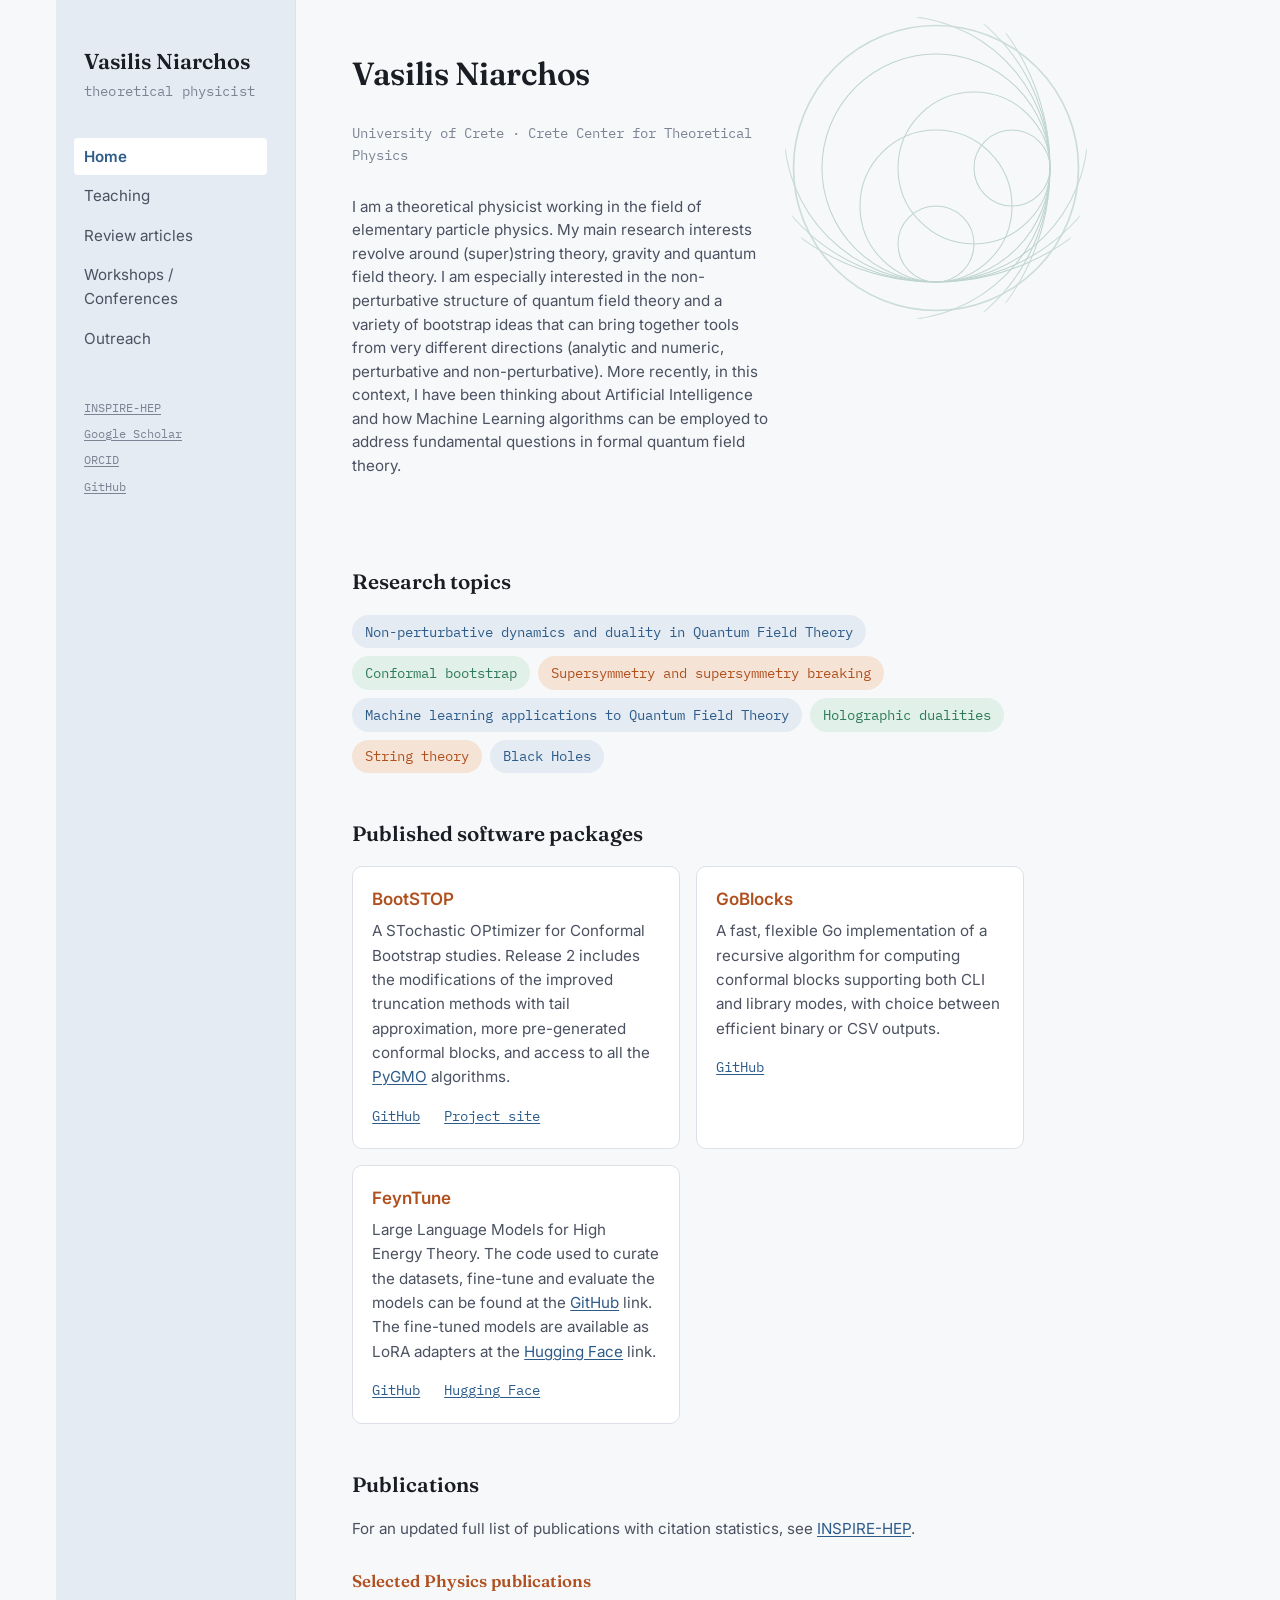
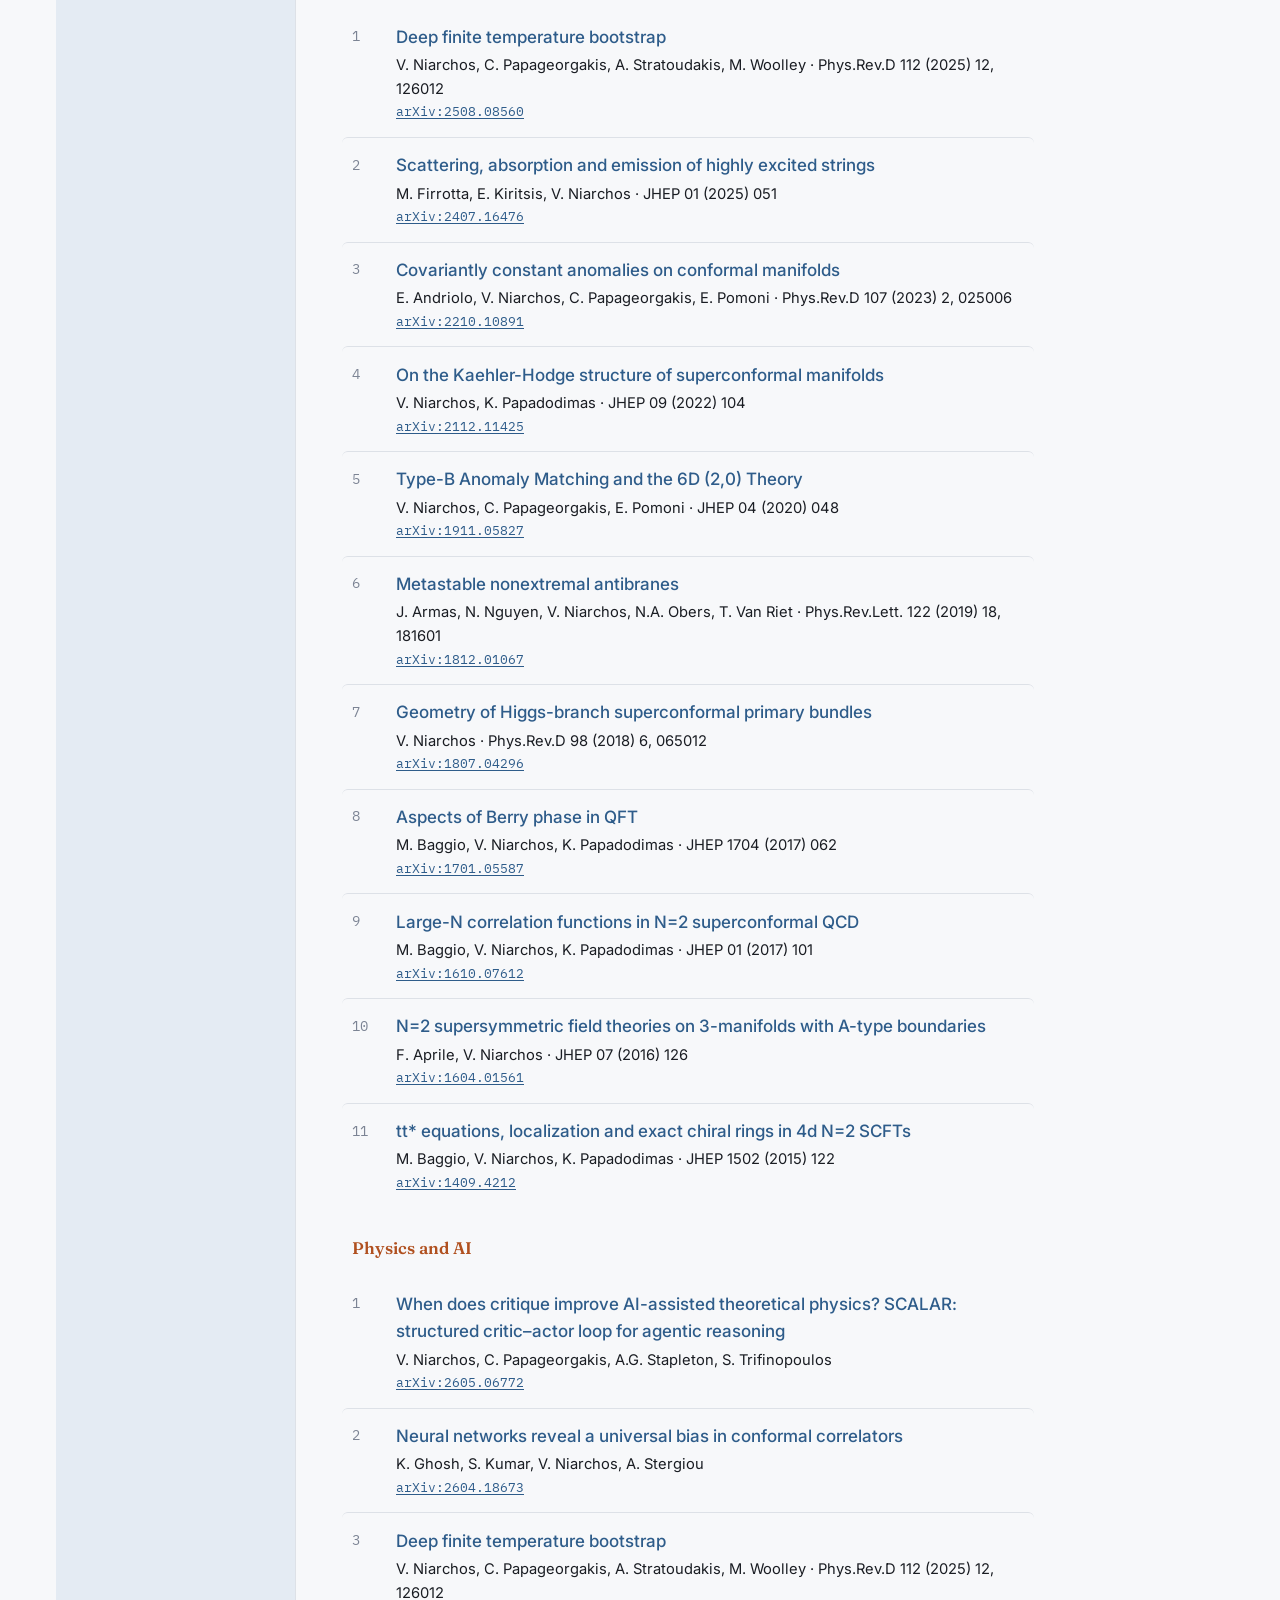
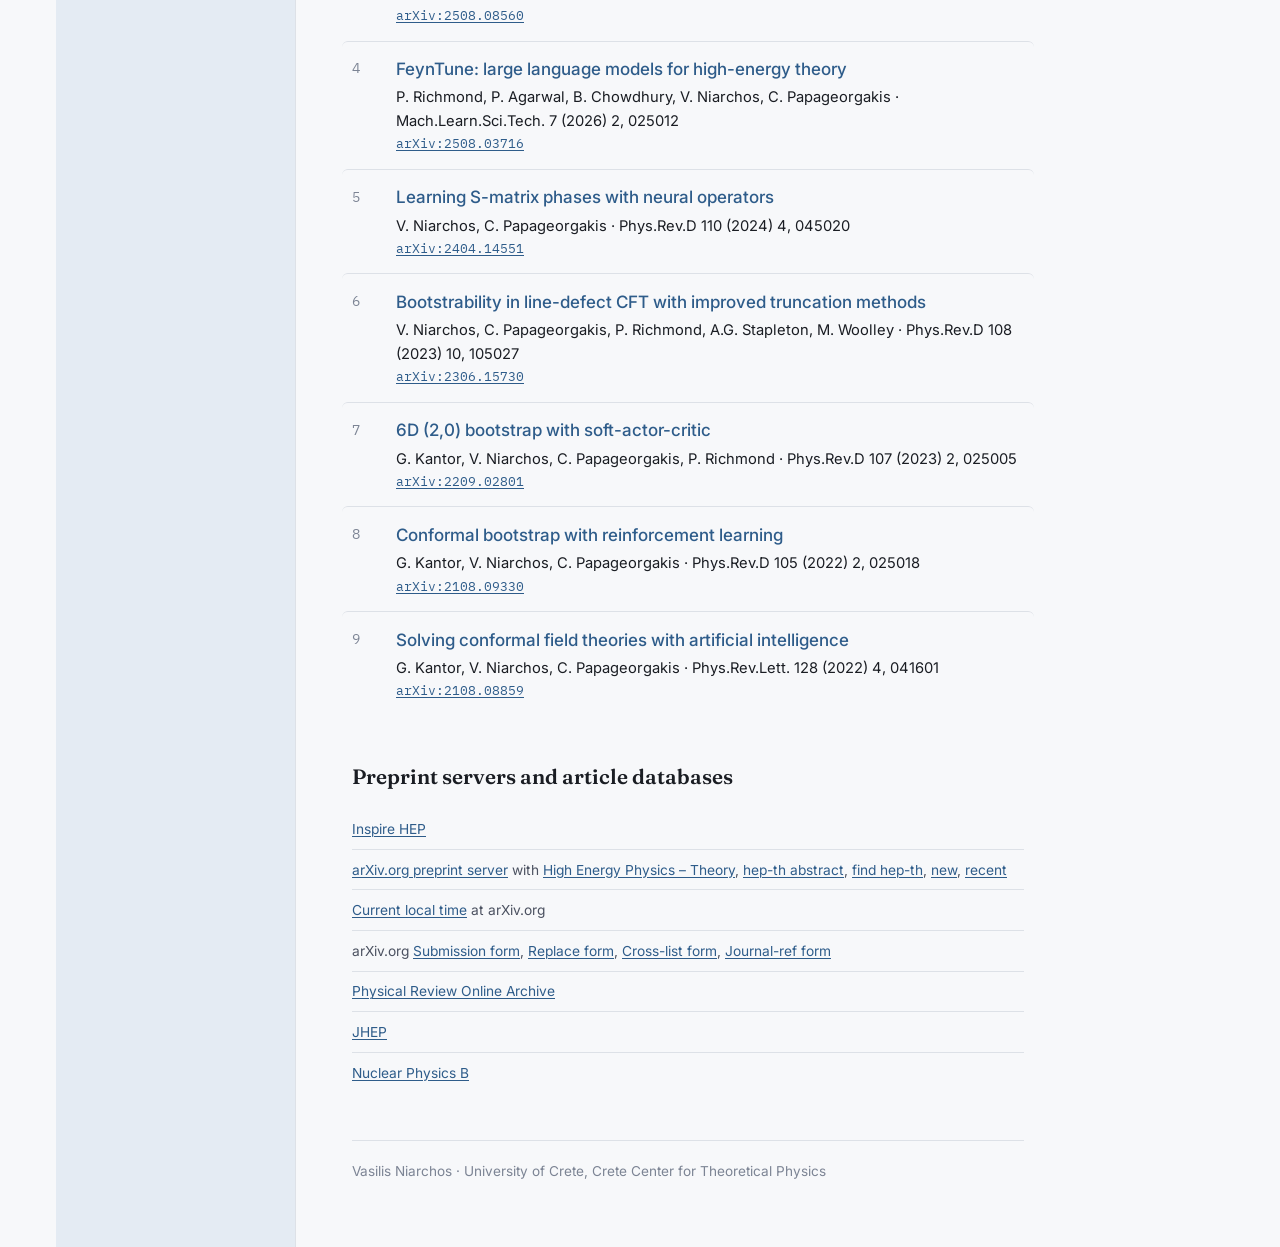
==== commit a7a565cd: "Add Deep finite temperature bootstrap to Selected Physics publications" ====
--- a/index.html
+++ b/index.html
@@ -123,6 +123,13 @@
       <ol class="pubs">
         <li>
           <div>
+            <div class="pub-title">Deep finite temperature bootstrap</div>
+            <div class="pub-meta">V. Niarchos, C. Papageorgakis, A. Stratoudakis, M. Woolley &middot; Phys.Rev.D 112 (2025) 12, 126012</div>
+            <div class="pub-tag"><a href="https://arxiv.org/pdf/2508.08560">arXiv:2508.08560</a></div>
+          </div>
+        </li>
+        <li>
+          <div>
             <div class="pub-title">Scattering, absorption and emission of highly excited strings</div>
             <div class="pub-meta">M. Firrotta, E. Kiritsis, V. Niarchos &middot; JHEP 01 (2025) 051</div>
             <div class="pub-tag"><a href="https://inspirehep.net/literature/2810421">arXiv:2407.16476</a></div>
--- a/style.css
+++ b/style.css
@@ -86,7 +86,8 @@
 /* ---------- Sidebar ---------- */
 
 .sidebar {
-  padding: 3rem 0 2rem;
+  padding: 3rem 1.75rem 2rem;
+  background: var(--accent-soft);
   border-right: 1px solid var(--rule);
 }
 
@@ -94,7 +95,7 @@
   .sidebar {
     border-right: none;
     border-bottom: 1px solid var(--rule);
-    padding: 2rem 0 1.5rem;
+    padding: 2rem 1.5rem 1.5rem;
   }
 }
 
@@ -149,8 +150,9 @@
   border-radius: 4px;
   transition: background 0.15s ease, color 0.15s ease;
 }
-.nav a:hover { background: var(--accent-soft); color: var(--ink); }
+.nav a:hover { background: rgba(255, 255, 255, 0.7); color: var(--ink); }
 .nav a[aria-current="page"] {
+  background: var(--paper-raised);
   color: var(--accent);
   font-weight: 600;
 }
@@ -371,14 +373,19 @@
   color: var(--accent);
 }
 
-/* simple lists (teaching, outreach, workshops) */
+/* simple lists (teaching, outreach, workshops, preprint servers) */
 ul.entries { list-style: none; margin: 0; padding: 0; }
 ul.entries li {
-  padding: 0.7rem 0;
+  padding: 0.55rem 0;
+  font-size: 0.86rem;
+  color: var(--ink-soft);
   border-top: 1px solid var(--rule);
 }
 ul.entries li:first-child { border-top: none; }
-ul.entries li.nested { padding-left: 1rem; font-size: 0.95rem; }
+ul.entries li.nested { padding-left: 1rem; font-size: 0.82rem; }
+ul.entries .pub-title { font-size: 0.86rem; }
+ul.entries .pub-meta { font-size: 0.8rem; margin-top: 0.15rem; }
+ul.entries .pub-tag { font-size: 0.78rem; margin-top: 0.15rem; }
 
 .note {
   font-size: 0.9rem;
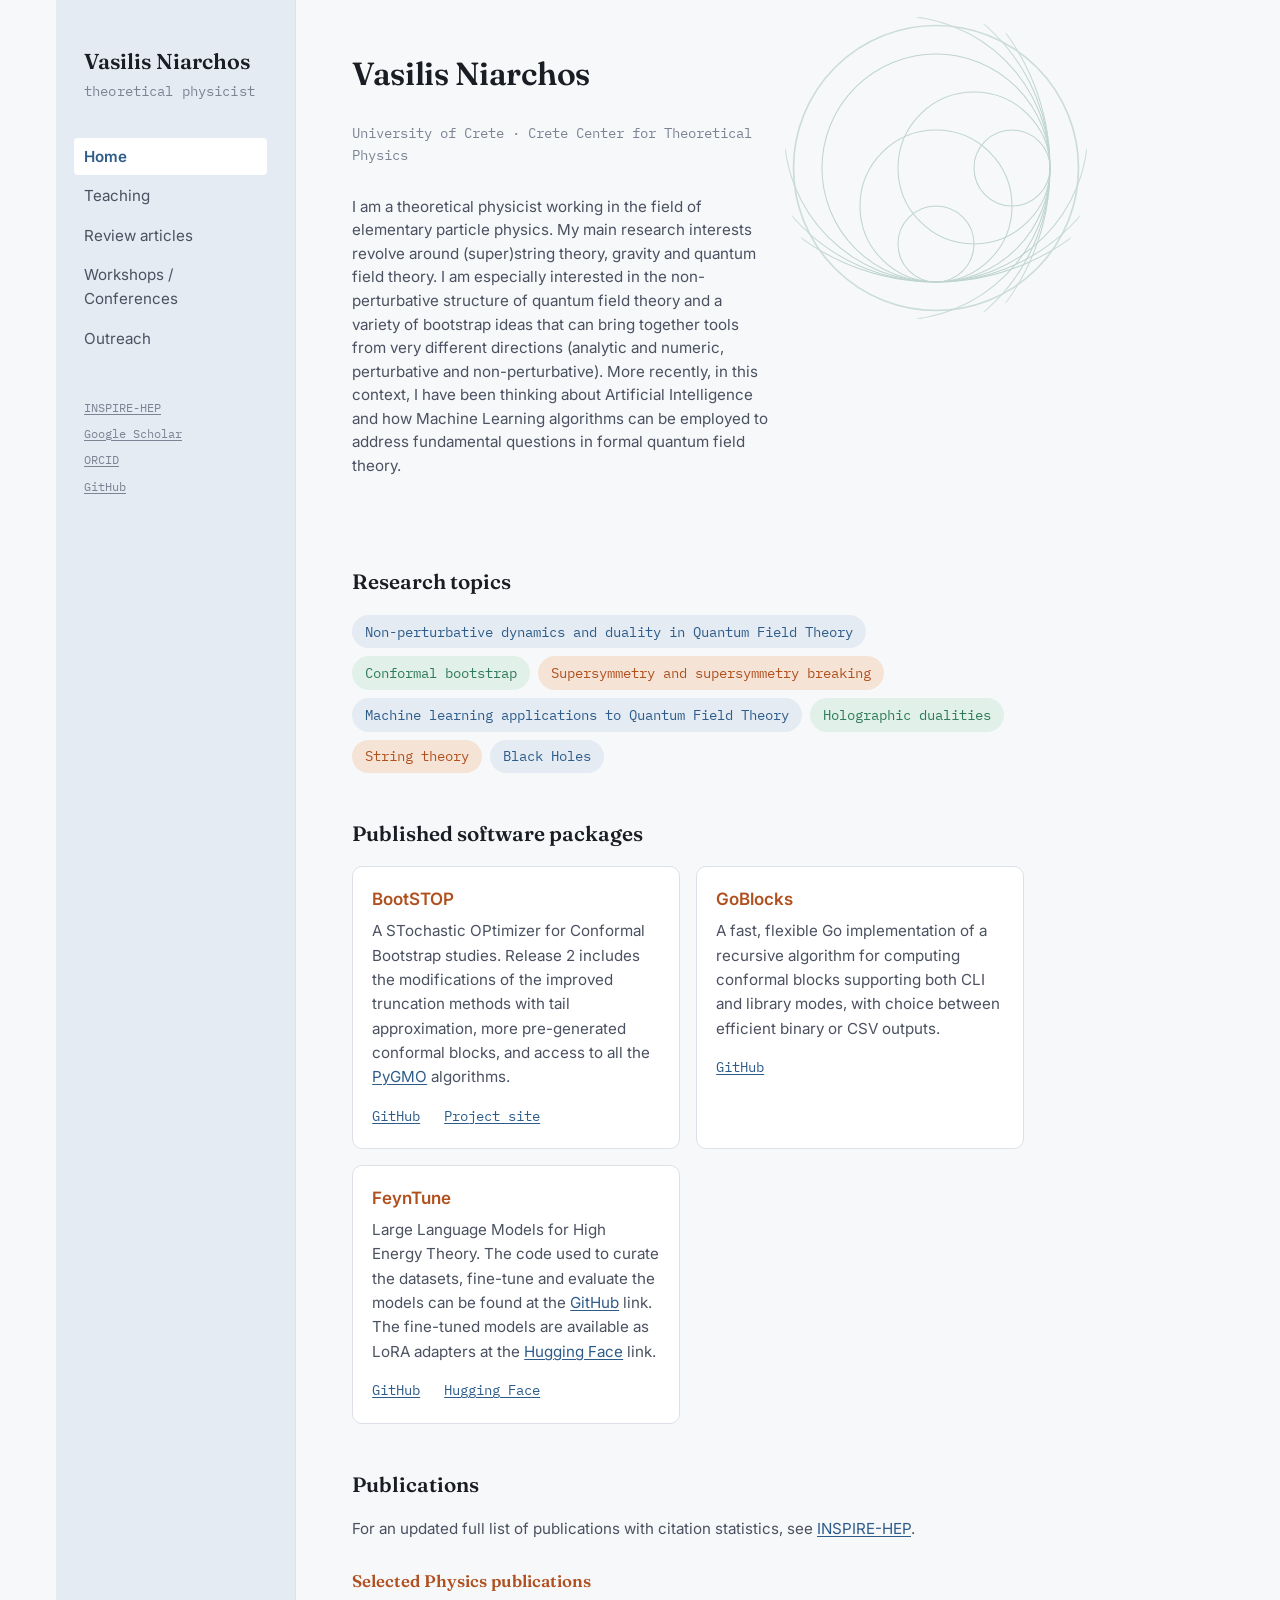
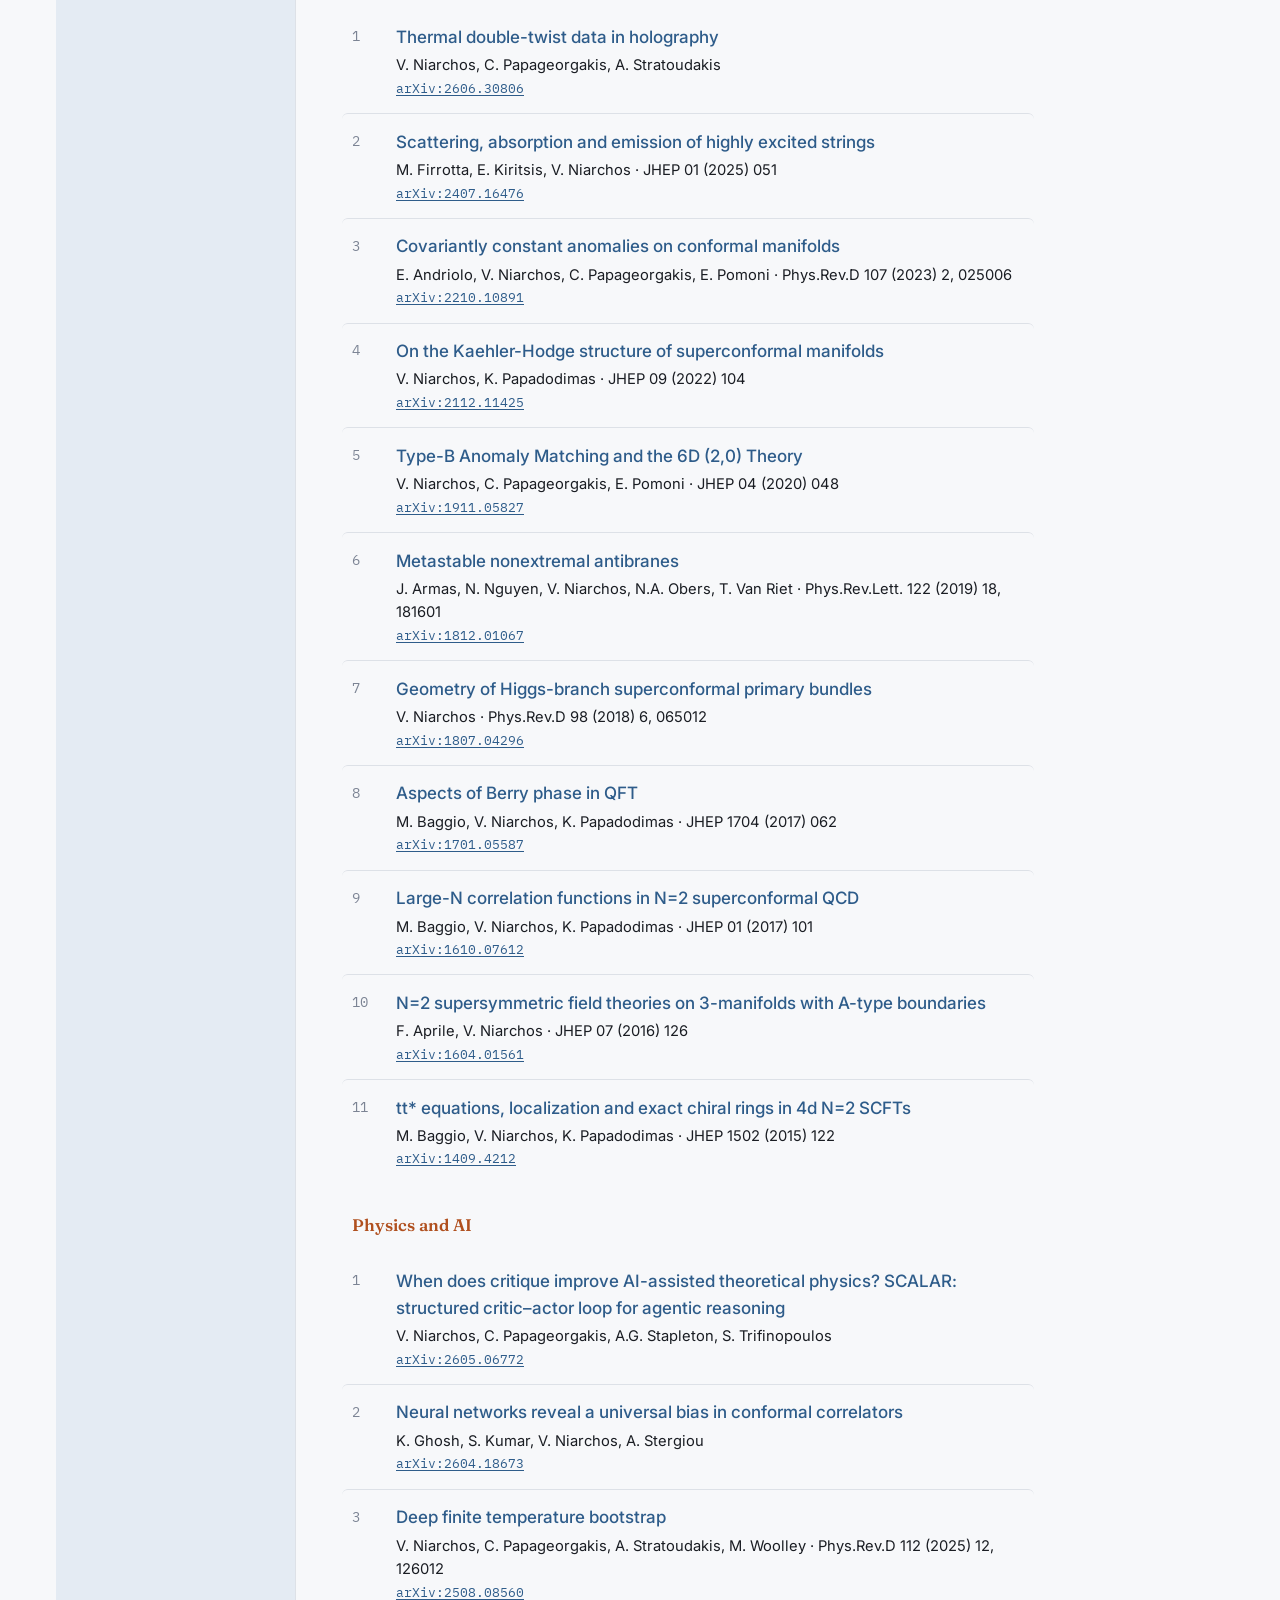
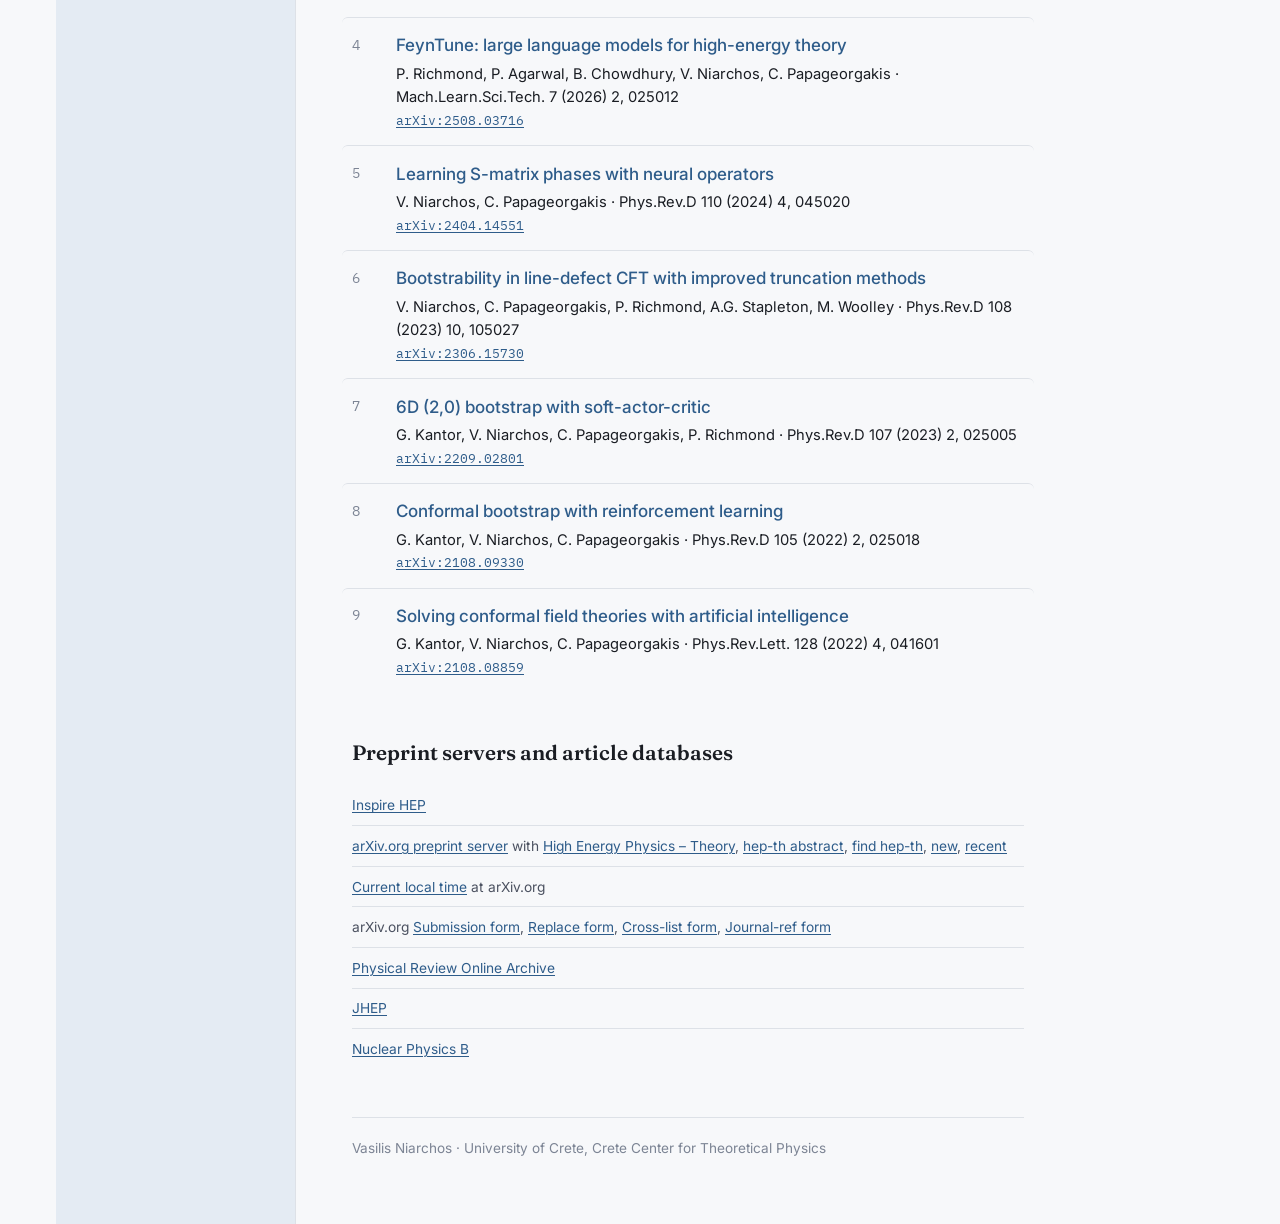
==== commit 652223a8: "Fix latest publication: correct paper was misidentified Reverts the earlier addition of Deep finite " ====
--- a/index.html
+++ b/index.html
@@ -123,9 +123,9 @@
       <ol class="pubs">
         <li>
           <div>
-            <div class="pub-title">Deep finite temperature bootstrap</div>
-            <div class="pub-meta">V. Niarchos, C. Papageorgakis, A. Stratoudakis, M. Woolley &middot; Phys.Rev.D 112 (2025) 12, 126012</div>
-            <div class="pub-tag"><a href="https://arxiv.org/pdf/2508.08560">arXiv:2508.08560</a></div>
+            <div class="pub-title">Thermal double-twist data in holography</div>
+            <div class="pub-meta">V. Niarchos, C. Papageorgakis, A. Stratoudakis</div>
+            <div class="pub-tag"><a href="https://arxiv.org/pdf/2606.30806">arXiv:2606.30806</a></div>
           </div>
         </li>
         <li>
